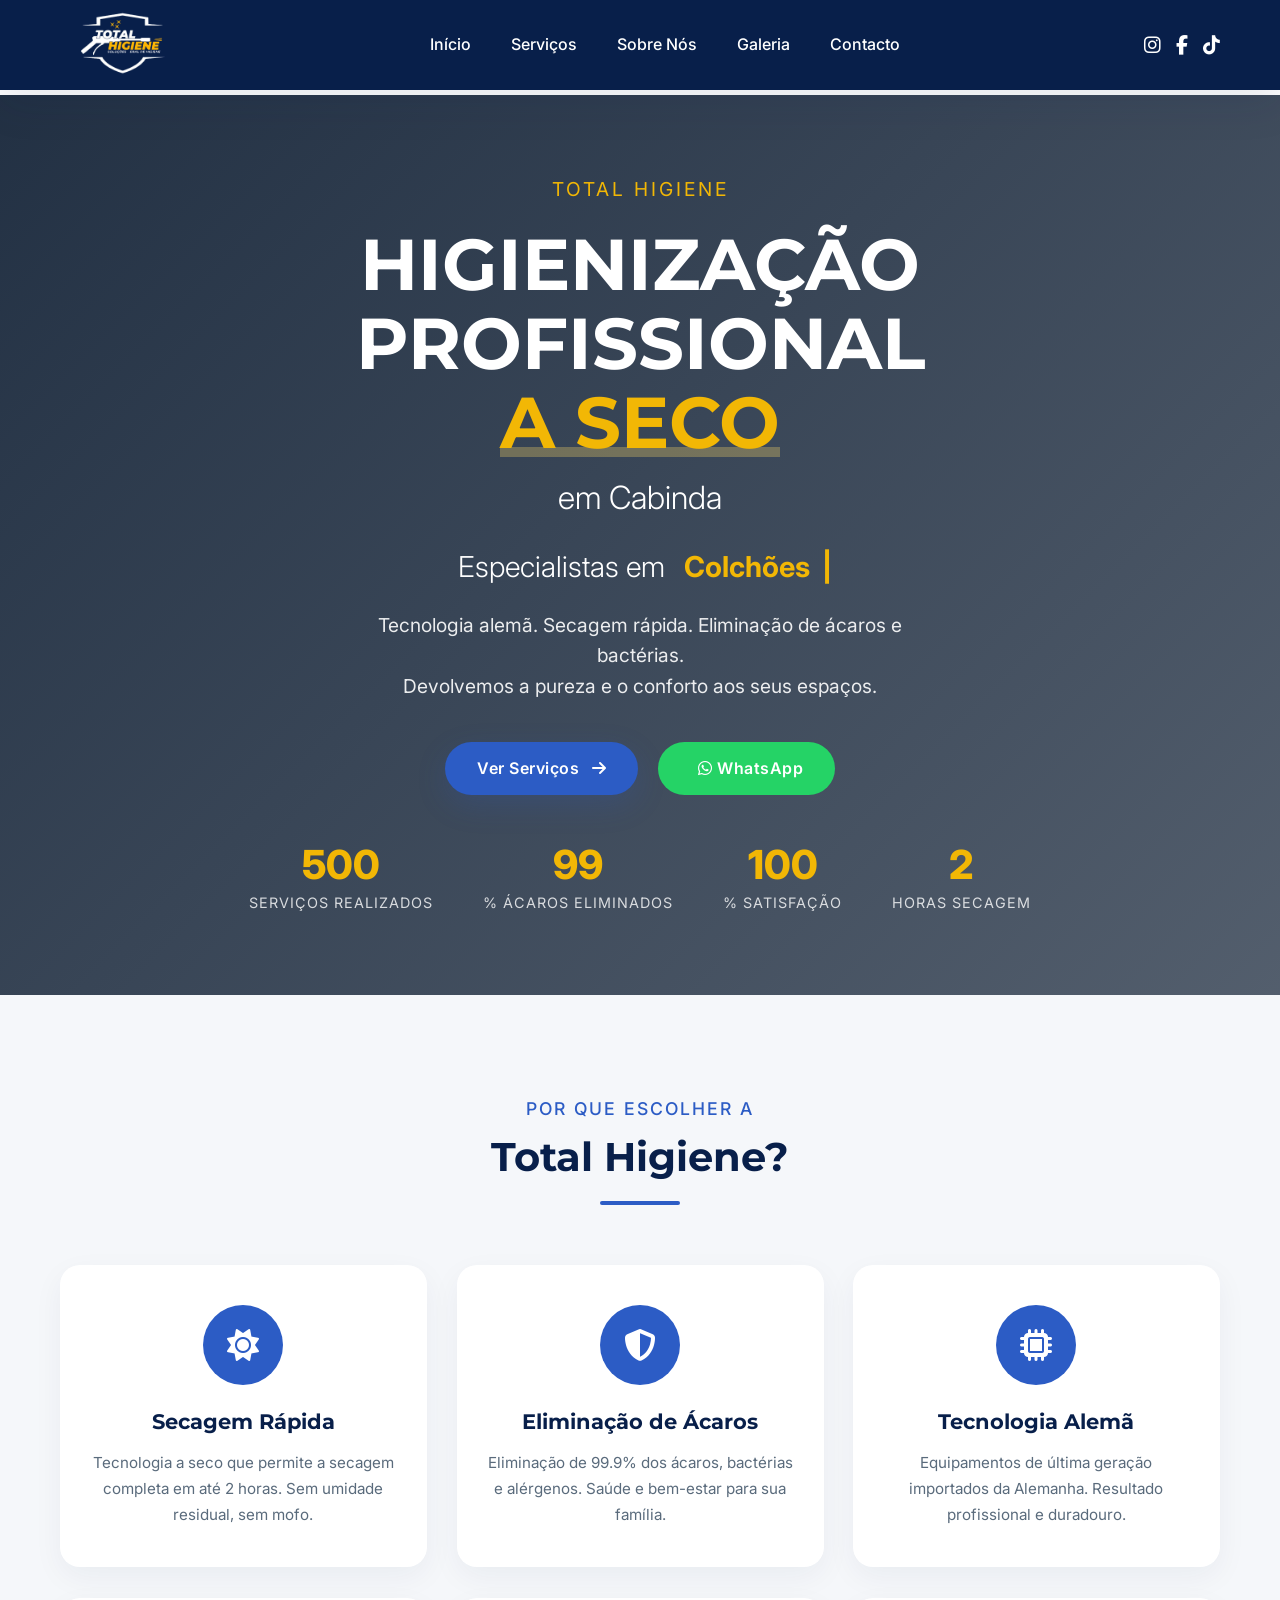
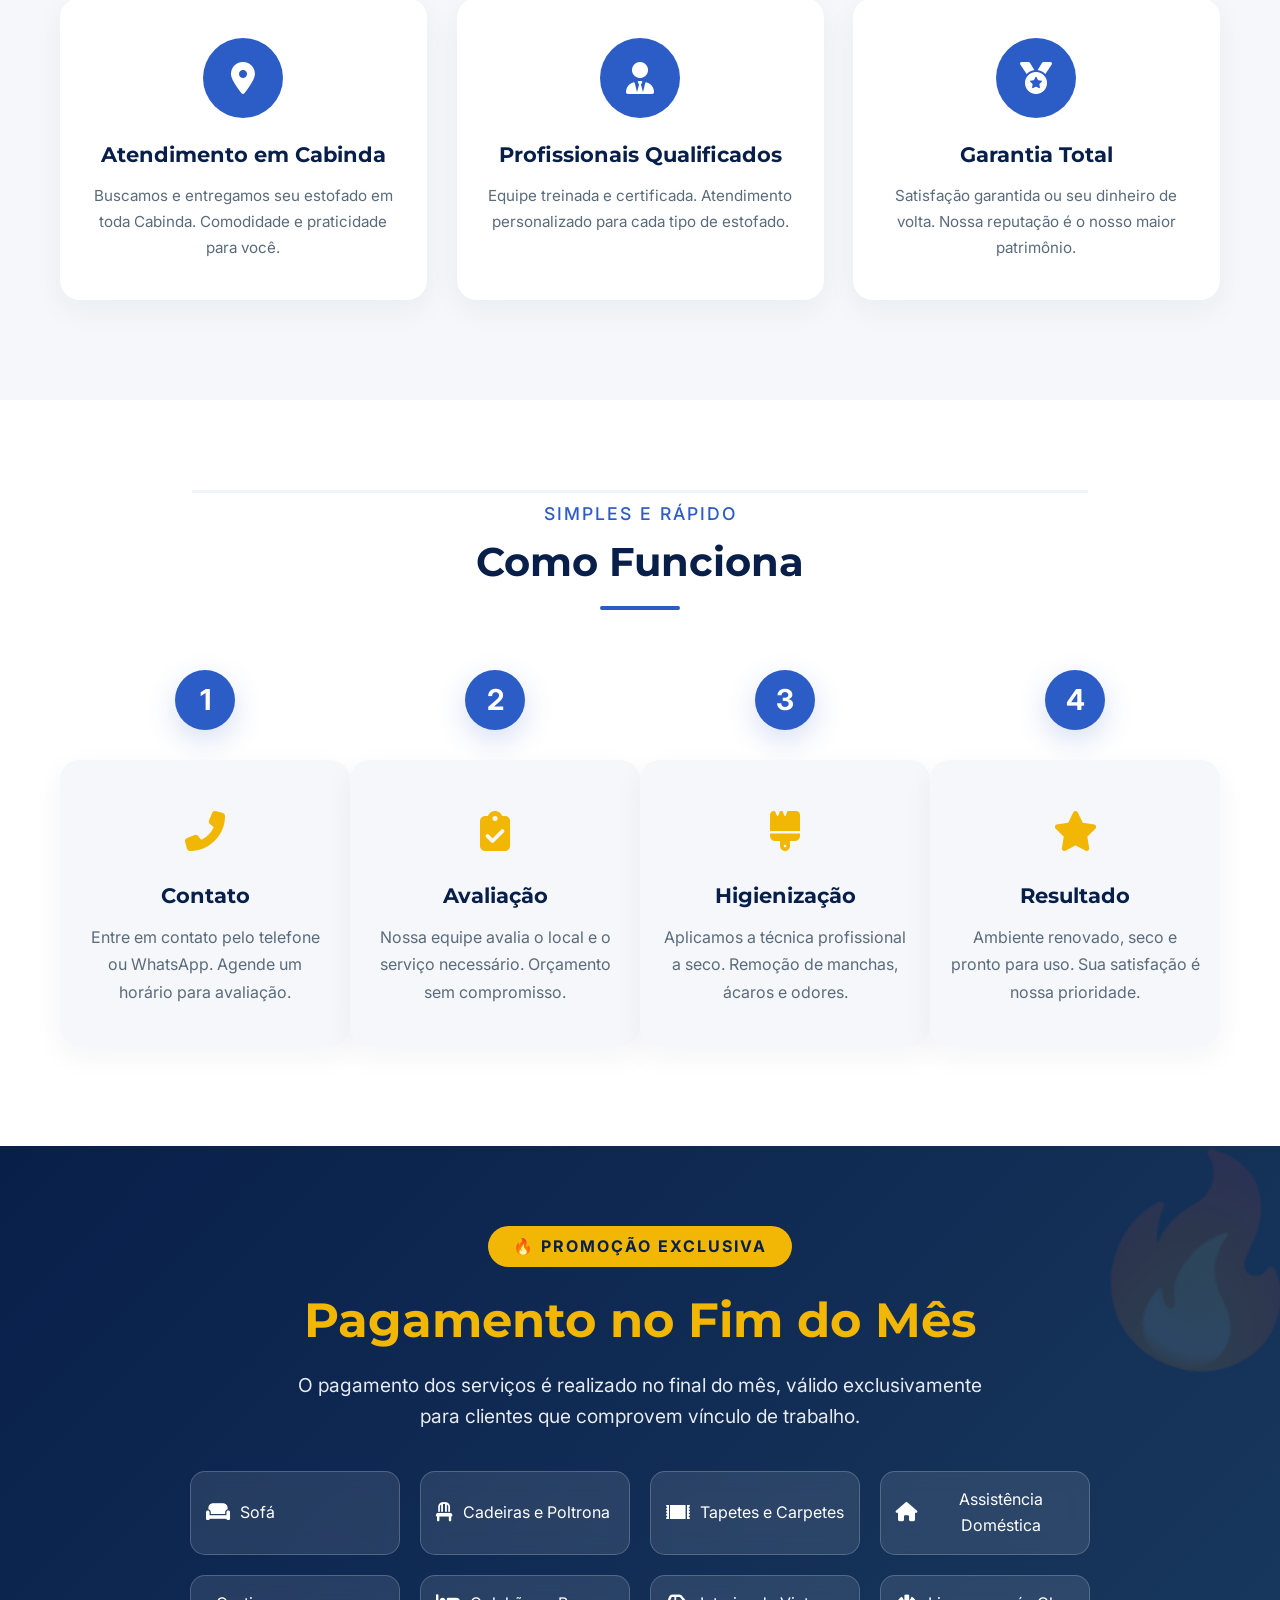
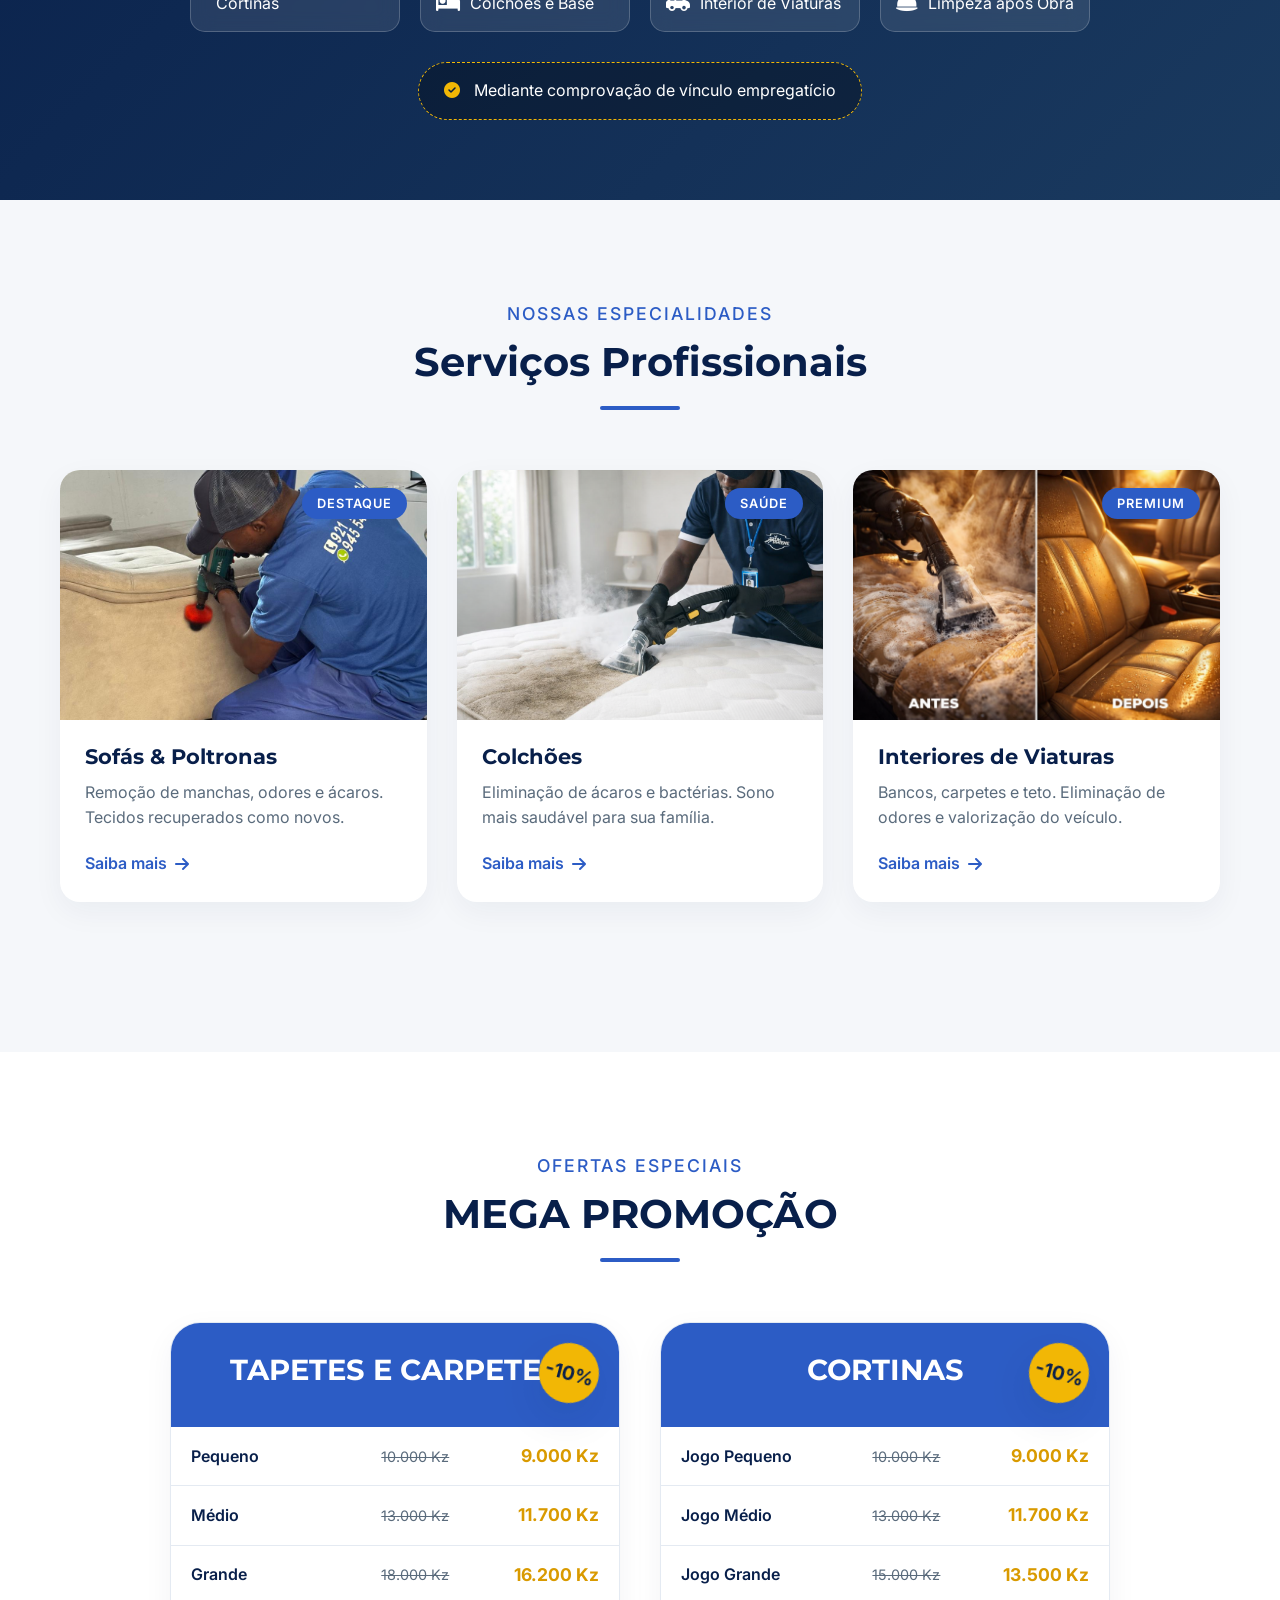
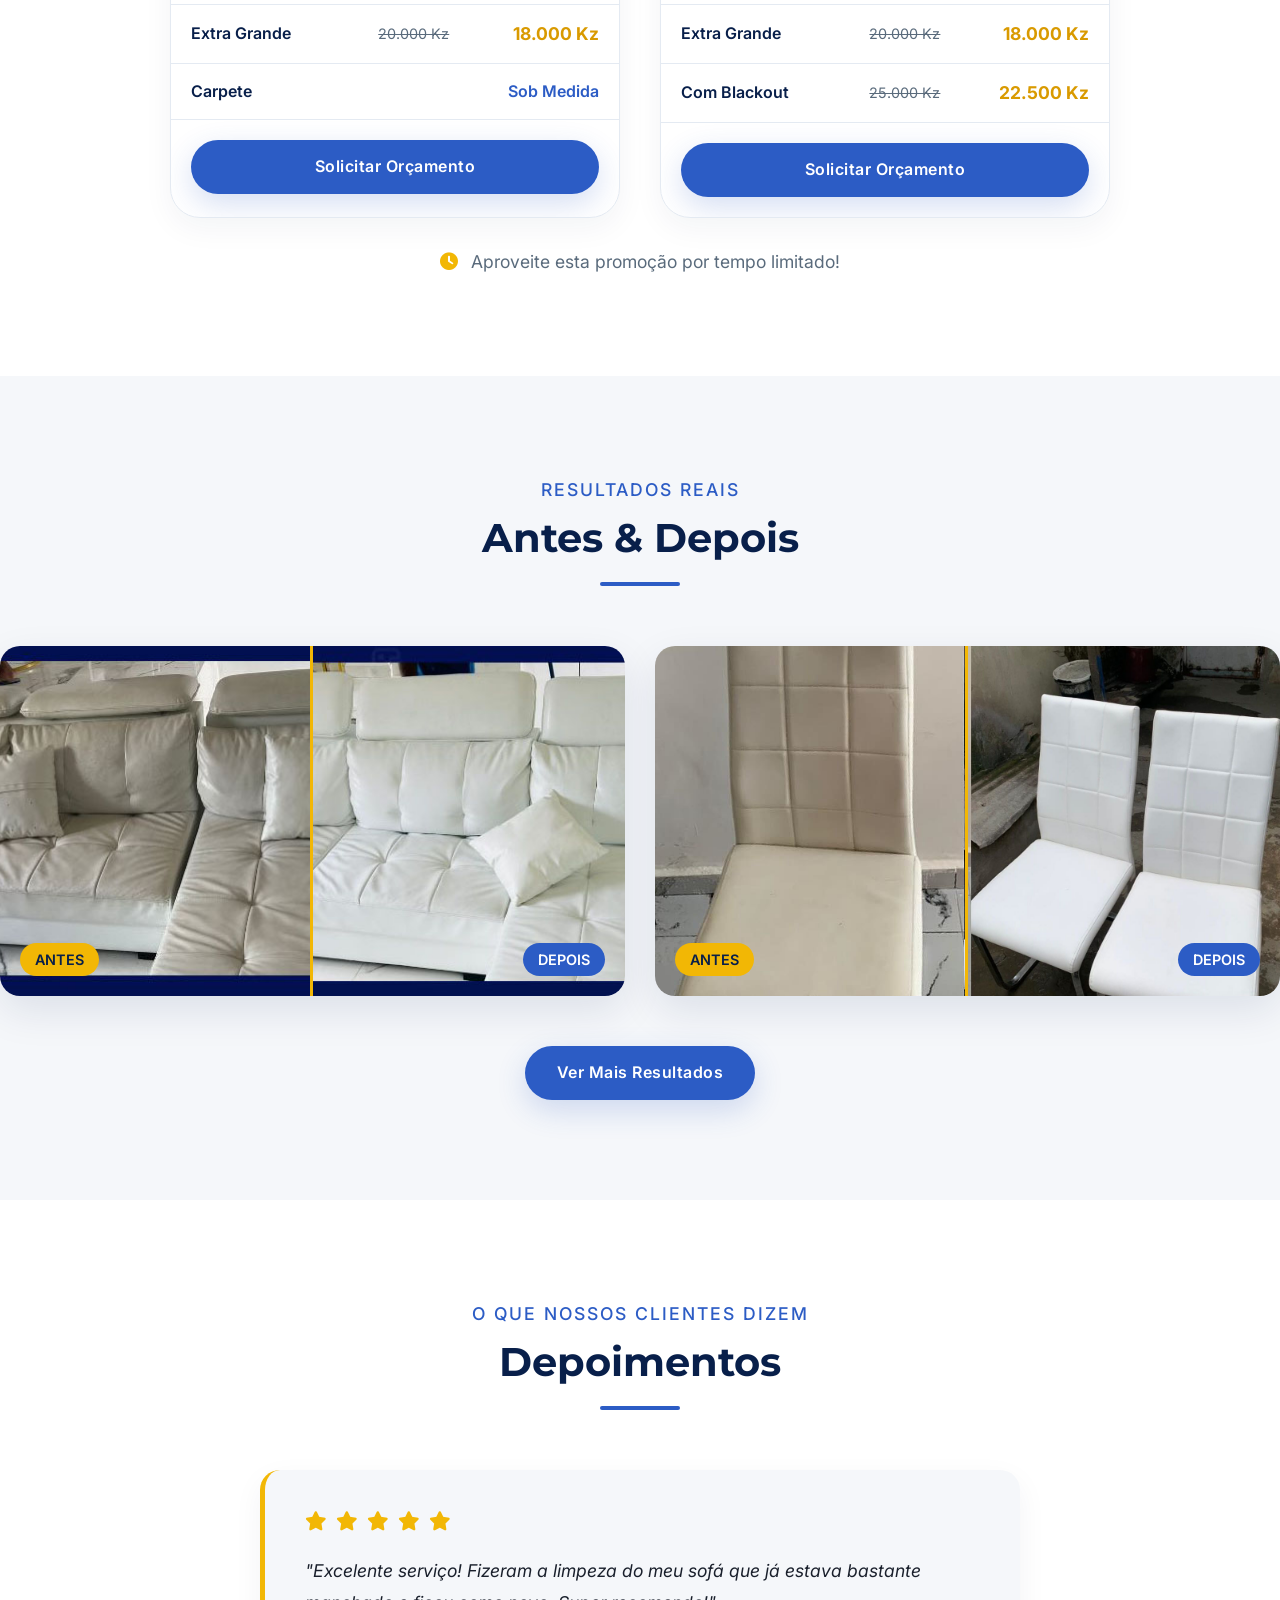
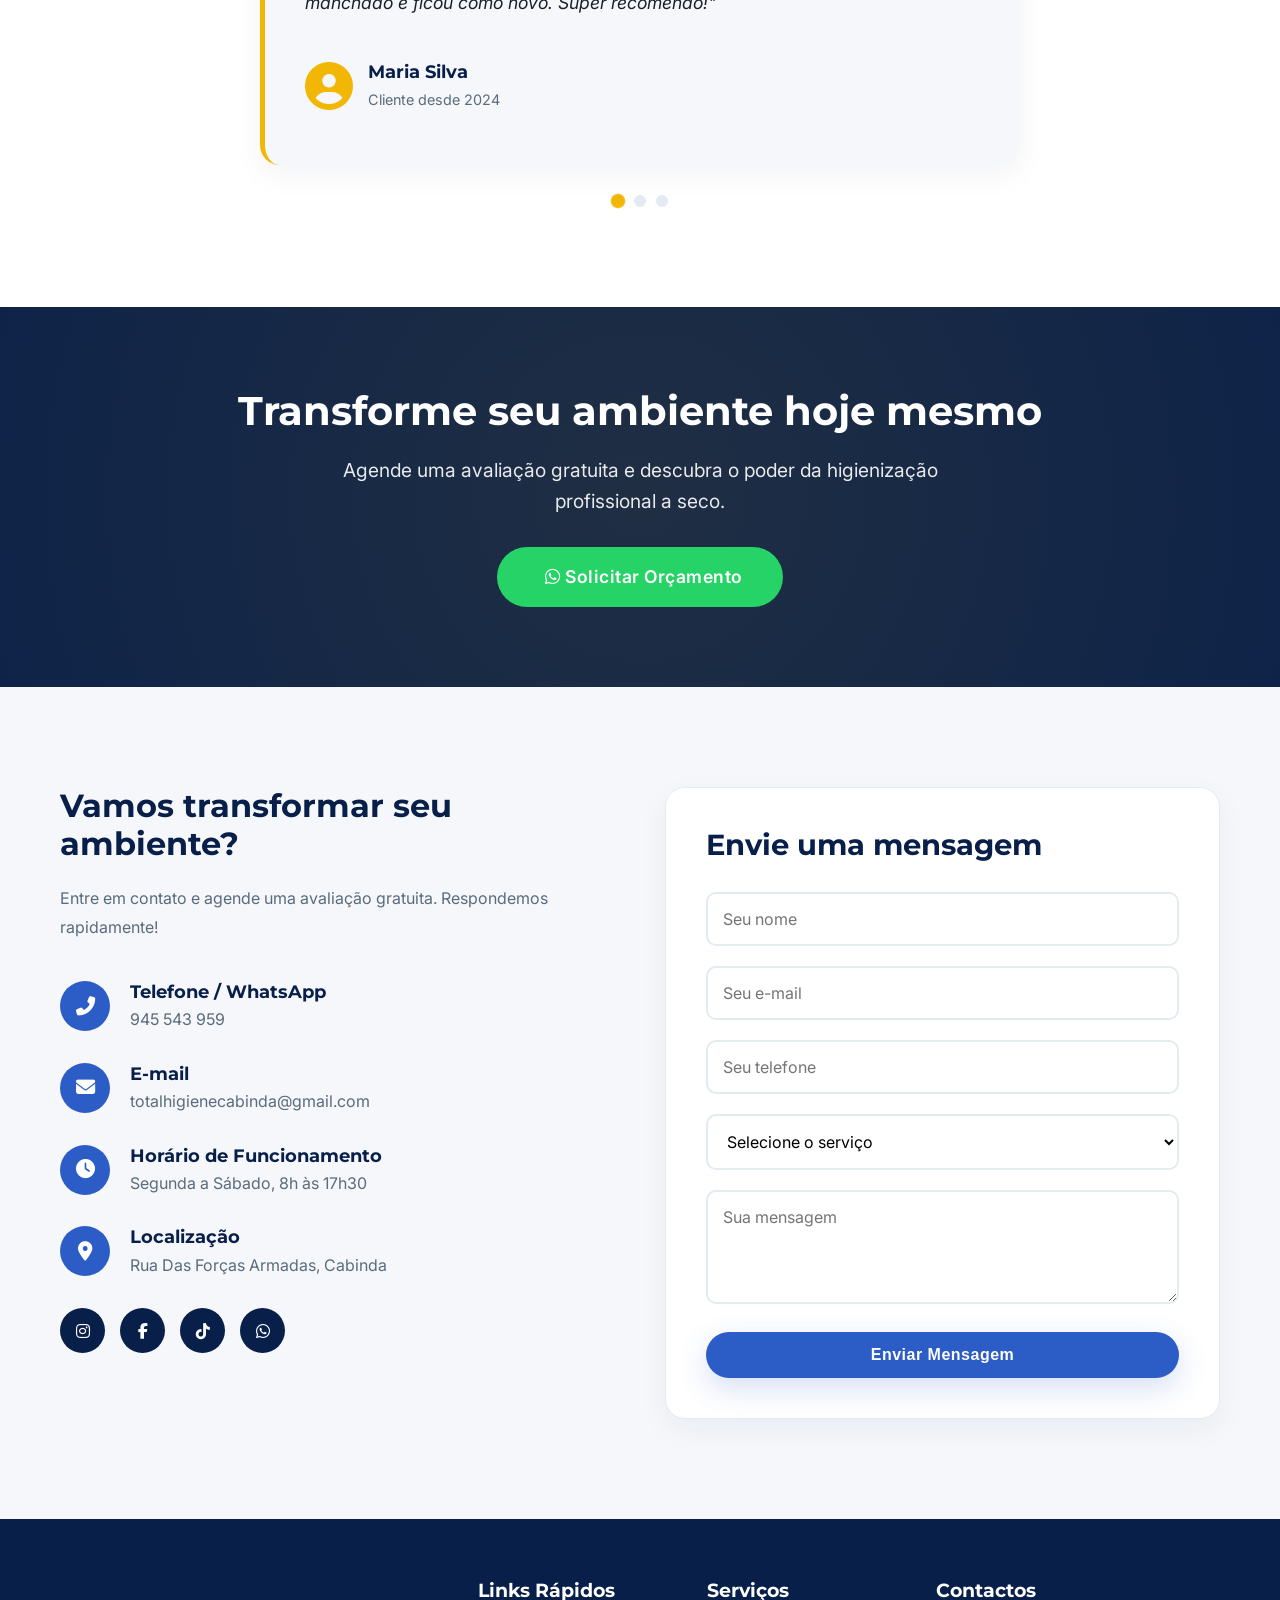
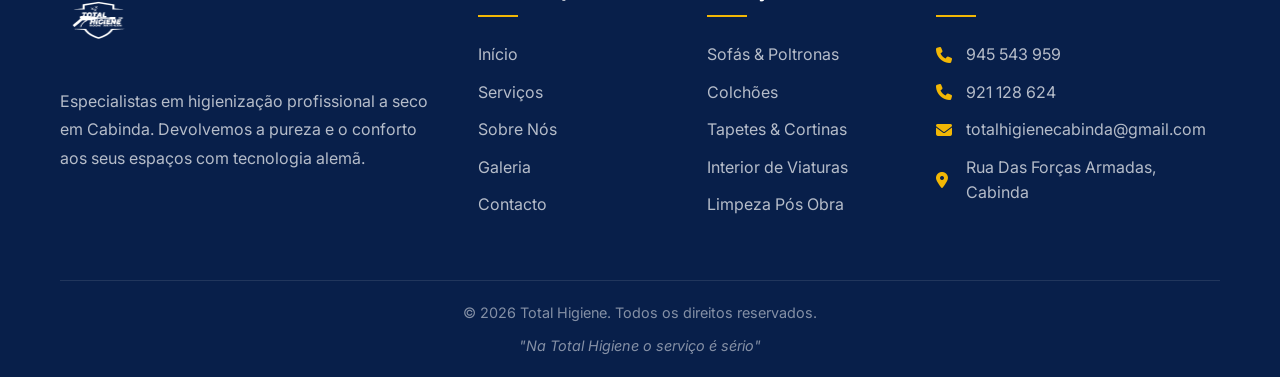
==== index.html @ 1750daae "1º commit" ====
<!DOCTYPE html>
<html lang="pt-PT">
<head>
    <meta charset="UTF-8">
    <meta name="viewport" content="width=device-width, initial-scale=1.0">
    <title>Total Higiene - Higienização Profissional a Seco em Cabinda</title>
    
    <!-- Meta tags para SEO -->
    <meta name="description" content="Total Higiene - Especialistas em higienização profissional a seco de sofás, colchões e interiores de viaturas em Cabinda. Tecnologia alemã, secagem rápida e eliminação de ácaros.">
    <meta name="keywords" content="higienização, limpeza a seco, sofás, colchões, carros, Cabinda, Angola">
    <meta name="author" content="Total Higiene">
    
    <!-- Favicon -->
    <link rel="icon" type="image/x-icon" href="images/favicon.ico">
    
    <!-- Fontes Google -->
    <link rel="preconnect" href="https://fonts.googleapis.com">
    <link rel="preconnect" href="https://fonts.gstatic.com" crossorigin>
    <link href="https://fonts.googleapis.com/css2?family=Montserrat:wght@300;400;500;600;700;800&family=Inter:wght@300;400;500;600&display=swap" rel="stylesheet">
    
    <!-- Font Awesome -->
    <link rel="stylesheet" href="https://cdnjs.cloudflare.com/ajax/libs/font-awesome/6.5.1/css/all.min.css">
    
    <!-- AOS Library -->
    <link href="https://unpkg.com/aos@2.3.1/dist/aos.css" rel="stylesheet">
    
    <!-- Nossos arquivos CSS -->
    <link rel="stylesheet" href="css/variables.css">
    <link rel="stylesheet" href="css/animations.css">
    <link rel="stylesheet" href="css/style.css">
    <link rel="stylesheet" href="css/responsive.css">
</head>
<body>
    <!-- HEADER -->
    <header class="header">
        <div class="container header__container">
            <div class="header__logo">
                <img src="images/totalHigiene.png" alt="Total Higiene Logo" class="header__logo-img">
            </div>
            
            <nav class="header__nav">
                <ul class="header__menu">
                    <li class="header__menu-item"><a href="index.html" class="header__menu-link">Início</a></li>
                    <li class="header__menu-item"><a href="servicos.html" class="header__menu-link active">Serviços</a></li>
                    <li class="header__menu-item"><a href="sobre.html" class="header__menu-link">Sobre Nós</a></li>
                    <li class="header__menu-item"><a href="galeria.html" class="header__menu-link">Galeria</a></li>
                    <li class="header__menu-item"><a href="contacto.html" class="header__menu-link">Contacto</a></li>
                </ul>
            </nav>
            
            <div class="header__social">
                <a href="https://www.instagram.com/totalhigiene_cabinda" target="_blank" class="header__social-link"><i class="fab fa-instagram"></i></a>
                <a href="https://www.facebook.com/share/1CXgDH3zJT" target="_blank" class="header__social-link"><i class="fab fa-facebook-f"></i></a>
                <a href="https://www.tiktok.com/@total.higiene" target="_blank" class="header__social-link"><i class="fab fa-tiktok"></i></a>
            </div>
            
            <button class="header__mobile-btn" id="mobile-menu-btn">
                <i class="fas fa-bars"></i>
            </button>
        </div>
    </header>

    <!-- MOBILE MENU -->
    <div class="mobile-menu" id="mobile-menu">
        <div class="mobile-menu__header">
            <img src="images/totalHigiene.png" alt="Total Higiene" class="mobile-menu__logo">
            <button class="mobile-menu__close" id="close-menu-btn"><i class="fas fa-times"></i></button>
        </div>
        <ul class="mobile-menu__list">
            <li class="mobile-menu__item"><a href="#home" class="mobile-menu__link">Início</a></li>
            <li class="mobile-menu__item"><a href="servicos.html" class="mobile-menu__link">Serviços</a></li>
            <li class="mobile-menu__item"><a href="sobre.html" class="mobile-menu__link">Sobre Nós</a></li>
            <li class="mobile-menu__item"><a href="galeria.html" class="mobile-menu__link">Galeria</a></li>
            <li class="mobile-menu__item"><a href="contacto.html" class="mobile-menu__link">Contacto</a></li>
        </ul>
        <div class="mobile-menu__social">
            <a href="https://www.instagram.com/totalhigiene_cabinda" target="_blank" class="mobile-menu__social-link"><i class="fab fa-instagram"></i></a>
            <a href="https://www.facebook.com/share/1CXgDH3zJT" target="_blank" class="mobile-menu__social-link"><i class="fab fa-facebook-f"></i></a>
            <a href="https://www.tiktok.com/@total.higiene" target="_blank" class="mobile-menu__social-link"><i class="fab fa-tiktok"></i></a>
        </div>
    </div>

    <main>
        <!-- HERO SECTION -->
        <section id="home" class="hero">
            <div class="hero__video-container">
                <video class="hero__video" autoplay muted loop playsinline>
                    <source src="videos/limpeza_sofa.mp4" type="video/mp4">
                </video>
                <div class="hero__image-fallback"></div>
            </div>
            
            <div class="hero__overlay"></div>
            
            <div class="container hero__container">
                <div class="hero__content" data-aos="fade-up" data-aos-duration="1000">
                    <span class="hero__tagline">Total Higiene</span>
                    <h1 class="hero__title">
                        HIGIENIZAÇÃO PROFISSIONAL<br>
                        <span class="hero__title-highlight">A SECO</span>
                    </h1>
                    <p class="hero__subtitle">em Cabinda</p>
                    
                    <div class="hero__dynamic-text">
                        Especialistas em <span class="hero__dynamic-word" id="dynamic-word">Sofás</span>
                    </div>
                    
                    <p class="hero__description">
                        Tecnologia alemã. Secagem rápida. Eliminação de ácaros e bactérias.<br>
                        Devolvemos a pureza e o conforto aos seus espaços.
                    </p>
                    
                    <div class="hero__buttons">
                        <a href="#servicos" class="btn btn--primary">
                            Ver Serviços <i class="fas fa-arrow-right"></i>
                        </a>
                        <a href="https://wa.me/244945543959" target="_blank" class="btn btn--whatsapp">
                            <i class="fab fa-whatsapp"></i> WhatsApp
                        </a>
                    </div>
                    
                    <div class="hero__stats">
                        <div class="hero__stat-item">
                            <span class="hero__stat-number" data-target="500">0</span>
                            <span class="hero__stat-label">Serviços Realizados</span>
                        </div>
                        <div class="hero__stat-item">
                            <span class="hero__stat-number" data-target="99">0</span>
                            <span class="hero__stat-label">% Ácaros Eliminados</span>
                        </div>
                        <div class="hero__stat-item">
                            <span class="hero__stat-number" data-target="100">0</span>
                            <span class="hero__stat-label">% Satisfação</span>
                        </div>
                        <div class="hero__stat-item">
                            <span class="hero__stat-number" data-target="2">0</span>
                            <span class="hero__stat-label">Horas Secagem</span>
                        </div>
                    </div>
                </div>
            </div>
        </section>

        <!-- DIFERENCIAIS -->
        <section class="diferenciais">
            <div class="container">
                <div class="section-header" data-aos="fade-up">
                    <span class="section-subtitle">Por que escolher a</span>
                    <h2 class="section-title">Total Higiene?</h2>
                    <div class="section-divider"></div>
                </div>
                
                <div class="diferenciais__grid">
                    <div class="diferenciais__card" data-aos="flip-left" data-aos-delay="100">
                        <div class="diferenciais__icon">
                            <i class="fas fa-sun"></i>
                        </div>
                        <h3 class="diferenciais__title">Secagem Rápida</h3>
                        <p class="diferenciais__text">Tecnologia a seco que permite a secagem completa em até 2 horas. Sem umidade residual, sem mofo.</p>
                    </div>
                    
                    <div class="diferenciais__card" data-aos="flip-left" data-aos-delay="200">
                        <div class="diferenciais__icon">
                            <i class="fas fa-shield-alt"></i>
                        </div>
                        <h3 class="diferenciais__title">Eliminação de Ácaros</h3>
                        <p class="diferenciais__text">Eliminação de 99.9% dos ácaros, bactérias e alérgenos. Saúde e bem-estar para sua família.</p>
                    </div>
                    
                    <div class="diferenciais__card" data-aos="flip-left" data-aos-delay="300">
                        <div class="diferenciais__icon">
                            <i class="fas fa-microchip"></i>
                        </div>
                        <h3 class="diferenciais__title">Tecnologia Alemã</h3>
                        <p class="diferenciais__text">Equipamentos de última geração importados da Alemanha. Resultado profissional e duradouro.</p>
                    </div>
                    
                    <div class="diferenciais__card" data-aos="flip-left" data-aos-delay="400">
                        <div class="diferenciais__icon">
                            <i class="fas fa-map-marker-alt"></i>
                        </div>
                        <h3 class="diferenciais__title">Atendimento em Cabinda</h3>
                        <p class="diferenciais__text">Buscamos e entregamos seu estofado em toda Cabinda. Comodidade e praticidade para você.</p>
                    </div>
                    
                    <div class="diferenciais__card" data-aos="flip-left" data-aos-delay="500">
                        <div class="diferenciais__icon">
                            <i class="fas fa-user-tie"></i>
                        </div>
                        <h3 class="diferenciais__title">Profissionais Qualificados</h3>
                        <p class="diferenciais__text">Equipe treinada e certificada. Atendimento personalizado para cada tipo de estofado.</p>
                    </div>
                    
                    <div class="diferenciais__card" data-aos="flip-left" data-aos-delay="600">
                        <div class="diferenciais__icon">
                            <i class="fas fa-medal"></i>
                        </div>
                        <h3 class="diferenciais__title">Garantia Total</h3>
                        <p class="diferenciais__text">Satisfação garantida ou seu dinheiro de volta. Nossa reputação é o nosso maior patrimônio.</p>
                    </div>
                </div>
            </div>
        </section>

        <!-- COMO FUNCIONA -->
        <section class="como-funciona">
            <div class="container">
                <div class="section-header" data-aos="fade-up">
                    <span class="section-subtitle">Simples e Rápido</span>
                    <h2 class="section-title">Como Funciona</h2>
                    <div class="section-divider"></div>
                </div>
                
                <div class="como-funciona__steps">
                    <div class="como-funciona__step" data-aos="fade-right">
                        <div class="como-funciona__step-number">1</div>
                        <div class="como-funciona__step-content">
                            <div class="como-funciona__step-icon">
                                <i class="fas fa-phone-alt"></i>
                            </div>
                            <h3 class="como-funciona__step-title">Contato</h3>
                            <p class="como-funciona__step-text">Entre em contato pelo telefone ou WhatsApp. Agende um horário para avaliação.</p>
                        </div>
                    </div>
                    
                    <div class="como-funciona__step" data-aos="fade-right" data-aos-delay="150">
                        <div class="como-funciona__step-number">2</div>
                        <div class="como-funciona__step-content">
                            <div class="como-funciona__step-icon">
                                <i class="fas fa-clipboard-check"></i>
                            </div>
                            <h3 class="como-funciona__step-title">Avaliação</h3>
                            <p class="como-funciona__step-text">Nossa equipe avalia o local e o serviço necessário. Orçamento sem compromisso.</p>
                        </div>
                    </div>
                    
                    <div class="como-funciona__step" data-aos="fade-right" data-aos-delay="300">
                        <div class="como-funciona__step-number">3</div>
                        <div class="como-funciona__step-content">
                            <div class="como-funciona__step-icon">
                                <i class="fas fa-brush"></i>
                            </div>
                            <h3 class="como-funciona__step-title">Higienização</h3>
                            <p class="como-funciona__step-text">Aplicamos a técnica profissional a seco. Remoção de manchas, ácaros e odores.</p>
                        </div>
                    </div>
                    
                    <div class="como-funciona__step" data-aos="fade-right" data-aos-delay="450">
                        <div class="como-funciona__step-number">4</div>
                        <div class="como-funciona__step-content">
                            <div class="como-funciona__step-icon">
                                <i class="fas fa-star"></i>
                            </div>
                            <h3 class="como-funciona__step-title">Resultado</h3>
                            <p class="como-funciona__step-text">Ambiente renovado, seco e pronto para uso. Sua satisfação é nossa prioridade.</p>
                        </div>
                    </div>
                </div>
                
                <div class="como-funciona__connector"></div>
            </div>
        </section>

        <!-- PROMOÇÃO ESPECIAL (PAGAMENTO FIM DO MÊS) -->
        <section class="promo-banner">
            <div class="container">
                <div class="promo-banner__content" data-aos="zoom-in">
                    <span class="promo-banner__tag">🔥 PROMOÇÃO EXCLUSIVA</span>
                    <h2 class="promo-banner__title">Pagamento no Fim do Mês</h2>
                    <p class="promo-banner__description">O pagamento dos serviços é realizado no final do mês, válido exclusivamente para clientes que comprovem vínculo de trabalho.</p>
                    
                    <div class="promo-banner__grid">
                        <div class="promo-banner__item"><i class="fas fa-couch"></i> Sofá</div>
                        <div class="promo-banner__item"><i class="fas fa-chair"></i> Cadeiras e Poltrona</div>
                        <div class="promo-banner__item"><i class="fas fa-rug"></i> Tapetes e Carpetes</div>
                        <div class="promo-banner__item"><i class="fas fa-home"></i> Assistência Doméstica</div>
                        <div class="promo-banner__item"><i class="fas fa-curtain"></i> Cortinas</div>
                        <div class="promo-banner__item"><i class="fas fa-bed"></i> Colchões e Base</div>
                        <div class="promo-banner__item"><i class="fas fa-car-side"></i> Interior de Viaturas</div>
                        <div class="promo-banner__item"><i class="fas fa-hard-hat"></i> Limpeza após Obra</div>
                    </div>
                    
                    <div class="promo-banner__condition">
                        <i class="fas fa-check-circle"></i>
                        Mediante comprovação de vínculo empregatício
                    </div>
                </div>
            </div>
        </section>

        <!-- SERVIÇOS PRINCIPAIS -->
        <section id="servicos" class="servicos-preview">
            <div class="container">
                <div class="section-header" data-aos="fade-up">
                    <span class="section-subtitle">Nossas Especialidades</span>
                    <h2 class="section-title">Serviços Profissionais</h2>
                    <div class="section-divider"></div>
                </div>
                
                <div class="servicos-preview__grid">
                    <!-- Sofás -->
                    <div class="servico-card" data-aos="zoom-in" data-aos-delay="100">
                        <div class="servico-card__image">
                            <img src="images/limpando_agachado.jpeg" alt="Higienização de Sofás" class="servico-card__img">
                            <div class="servico-card__overlay">
                                <span class="servico-card__tag">Destaque</span>
                            </div>
                        </div>
                        <div class="servico-card__content">
                            <h3 class="servico-card__title">Sofás & Poltronas</h3>
                            <p class="servico-card__description">Remoção de manchas, odores e ácaros. Tecidos recuperados como novos.</p>
                            <a href="#" class="servico-card__link">Saiba mais <i class="fas fa-arrow-right"></i></a>
                        </div>
                    </div>
                    
                    <!-- Colchões -->
                    <div class="servico-card" data-aos="zoom-in" data-aos-delay="200">
                        <div class="servico-card__image">
                            <img src="images/limpando_cama.png" alt="Higienização de Colchões" class="servico-card__img">
                            <div class="servico-card__overlay">
                                <span class="servico-card__tag">Saúde</span>
                            </div>
                        </div>
                        <div class="servico-card__content">
                            <h3 class="servico-card__title">Colchões</h3>
                            <p class="servico-card__description">Eliminação de ácaros e bactérias. Sono mais saudável para sua família.</p>
                            <a href="#" class="servico-card__link">Saiba mais <i class="fas fa-arrow-right"></i></a>
                        </div>
                    </div>
                    
                    <!-- Viaturas -->
                    <div class="servico-card" data-aos="zoom-in" data-aos-delay="300">
                        <div class="servico-card__image">
                            <img src="images/interior_viatura.png" alt="Higienização de Interiores de Viaturas" class="servico-card__img">
                            <div class="servico-card__overlay">
                                <span class="servico-card__tag">Premium</span>
                            </div>
                        </div>
                        <div class="servico-card__content">
                            <h3 class="servico-card__title">Interiores de Viaturas</h3>
                            <p class="servico-card__description">Bancos, carpetes e teto. Eliminação de odores e valorização do veículo.</p>
                            <a href="#" class="servico-card__link">Saiba mais <i class="fas fa-arrow-right"></i></a>
                        </div>
                    </div>
                </div>
            </div>
        </section>

        <!-- TABELAS DE PREÇOS (TAPETES E CORTINAS) -->
        <section class="pricing-section">
            <div class="container">
                <div class="section-header" data-aos="fade-up">
                    <span class="section-subtitle">Ofertas Especiais</span>
                    <h2 class="section-title">MEGA PROMOÇÃO</h2>
                    <div class="section-divider"></div>
                </div>
                
                <div class="pricing-tables">
                    <!-- Tapetes -->
                    <div class="pricing-card" data-aos="fade-right">
                        <div class="pricing-card__header">
                            <h3 class="pricing-card__title">TAPETES E CARPETES</h3>
                            <div class="pricing-card__badge">-10%</div>
                        </div>
                        <table class="pricing-table">
                            <tr>
                                <td class="pricing-table__service">Pequeno</td>
                                <td class="pricing-table__old-price">10.000 Kz</td>
                                <td class="pricing-table__new-price">9.000 Kz</td>
                            </tr>
                            <tr>
                                <td class="pricing-table__service">Médio</td>
                                <td class="pricing-table__old-price">13.000 Kz</td>
                                <td class="pricing-table__new-price">11.700 Kz</td>
                            </tr>
                            <tr>
                                <td class="pricing-table__service">Grande</td>
                                <td class="pricing-table__old-price">18.000 Kz</td>
                                <td class="pricing-table__new-price">16.200 Kz</td>
                            </tr>
                            <tr>
                                <td class="pricing-table__service">Extra Grande</td>
                                <td class="pricing-table__old-price">20.000 Kz</td>
                                <td class="pricing-table__new-price">18.000 Kz</td>
                            </tr>
                            <tr>
                                <td class="pricing-table__service">Carpete</td>
                                <td colspan="2" class="pricing-table__special">Sob Medida</td>
                            </tr>
                        </table>
                        <div class="pricing-card__footer">
                            <a href="https://wa.me/244945543959" class="btn btn--primary btn--full">Solicitar Orçamento</a>
                        </div>
                    </div>
                    
                    <!-- Cortinas -->
                    <div class="pricing-card" data-aos="fade-left">
                        <div class="pricing-card__header">
                            <h3 class="pricing-card__title">CORTINAS</h3>
                            <div class="pricing-card__badge">-10%</div>
                        </div>
                        <table class="pricing-table">
                            <tr>
                                <td class="pricing-table__service">Jogo Pequeno</td>
                                <td class="pricing-table__old-price">10.000 Kz</td>
                                <td class="pricing-table__new-price">9.000 Kz</td>
                            </tr>
                            <tr>
                                <td class="pricing-table__service">Jogo Médio</td>
                                <td class="pricing-table__old-price">13.000 Kz</td>
                                <td class="pricing-table__new-price">11.700 Kz</td>
                            </tr>
                            <tr>
                                <td class="pricing-table__service">Jogo Grande</td>
                                <td class="pricing-table__old-price">15.000 Kz</td>
                                <td class="pricing-table__new-price">13.500 Kz</td>
                            </tr>
                            <tr>
                                <td class="pricing-table__service">Extra Grande</td>
                                <td class="pricing-table__old-price">20.000 Kz</td>
                                <td class="pricing-table__new-price">18.000 Kz</td>
                            </tr>
                            <tr>
                                <td class="pricing-table__service">Com Blackout</td>
                                <td class="pricing-table__old-price">25.000 Kz</td>
                                <td class="pricing-table__new-price">22.500 Kz</td>
                            </tr>
                        </table>
                        <div class="pricing-card__footer">
                            <a href="https://wa.me/244945543959" class="btn btn--primary btn--full">Solicitar Orçamento</a>
                        </div>
                    </div>
                </div>
                
                <p class="pricing-section__note" data-aos="fade-up">
                    <i class="fas fa-clock"></i> Aproveite esta promoção por tempo limitado!
                </p>
            </div>
        </section>

        <!-- ANTES E DEPOIS -->
        <section id="galeria" class="before-after-section">
            <div class="container">
                <div class="section-header" data-aos="fade-up">
                    <span class="section-subtitle">Resultados Reais</span>
                    <h2 class="section-title">Antes & Depois</h2>
                    <div class="section-divider"></div>
                </div>
            </div>
            
            <div class="before-after__grid">
                <div class="before-after__item" data-aos="fade-up">
                    <div class="before-after__image before">
                        <img src="images/antes_sofá.jpg" alt="Antes">
                        <span class="before-after__label">ANTES</span>
                    </div>
                    <div class="before-after__image after">
                        <img src="images/depois_sofá.jpg" alt="Depois">
                        <span class="before-after__label">DEPOIS</span>
                    </div>
                </div>
                
                <div class="before-after__item" data-aos="fade-up" data-aos-delay="200">
                    <div class="before-after__image before">
                        <img src="images/antes_cadeira.jpg" alt="Antes">
                        <span class="before-after__label">ANTES</span>
                    </div>
                    <div class="before-after__image after">
                        <img src="images/depois_cadeira.jpg" alt="Depois">
                        <span class="before-after__label">DEPOIS</span>
                    </div>
                </div>
            </div>
            
            <div class="container">
                <div class="before-after__cta" data-aos="fade-up">
                    <a href="#" class="btn btn--primary">Ver Mais Resultados</a>
                </div>
            </div>
        </section>

        <!-- DEPOIMENTOS -->
        <section class="depoimentos">
            <div class="container">
                <div class="section-header" data-aos="fade-up">
                    <span class="section-subtitle">O que nossos clientes dizem</span>
                    <h2 class="section-title">Depoimentos</h2>
                    <div class="section-divider"></div>
                </div>
                
                <div class="depoimentos__slider" data-aos="fade-up">
                    <div class="depoimentos__item active">
                        <div class="depoimentos__rating">
                            <i class="fas fa-star"></i>
                            <i class="fas fa-star"></i>
                            <i class="fas fa-star"></i>
                            <i class="fas fa-star"></i>
                            <i class="fas fa-star"></i>
                        </div>
                        <p class="depoimentos__text">"Excelente serviço! Fizeram a limpeza do meu sofá que já estava bastante manchado e ficou como novo. Super recomendo!"</p>
                        <div class="depoimentos__author">
                            <div class="depoimentos__author-avatar">
                                <i class="fas fa-user-circle"></i>
                            </div>
                            <div class="depoimentos__author-info">
                                <h4 class="depoimentos__author-name">Maria Silva</h4>
                                <span class="depoimentos__author-date">Cliente desde 2024</span>
                            </div>
                        </div>
                    </div>
                    
                    <div class="depoimentos__item">
                        <div class="depoimentos__rating">
                            <i class="fas fa-star"></i>
                            <i class="fas fa-star"></i>
                            <i class="fas fa-star"></i>
                            <i class="fas fa-star"></i>
                            <i class="fas fa-star"></i>
                        </div>
                        <p class="depoimentos__text">"A higienização do meu carro ficou perfeita! Bancos impecáveis e o cheiro de novo voltou. Atendimento pontual e profissional."</p>
                        <div class="depoimentos__author">
                            <div class="depoimentos__author-avatar">
                                <i class="fas fa-user-circle"></i>
                            </div>
                            <div class="depoimentos__author-info">
                                <h4 class="depoimentos__author-name">João Mendes</h4>
                                <span class="depoimentos__author-date">Cliente desde 2025</span>
                            </div>
                        </div>
                    </div>
                    
                    <div class="depoimentos__item">
                        <div class="depoimentos__rating">
                            <i class="fas fa-star"></i>
                            <i class="fas fa-star"></i>
                            <i class="fas fa-star"></i>
                            <i class="fas fa-star"></i>
                            <i class="fas fa-star"></i>
                        </div>
                        <p class="depoimentos__text">"Minha filha tem alergia e depois da limpeza dos colchões ela melhorou muito. Serviço de qualidade e equipe muito educada."</p>
                        <div class="depoimentos__author">
                            <div class="depoimentos__author-avatar">
                                <i class="fas fa-user-circle"></i>
                            </div>
                            <div class="depoimentos__author-info">
                                <h4 class="depoimentos__author-name">Ana Paula</h4>
                                <span class="depoimentos__author-date">Cliente desde 2024</span>
                            </div>
                        </div>
                    </div>
                </div>
                
                <div class="depoimentos__dots">
                    <span class="depoimentos__dot active"></span>
                    <span class="depoimentos__dot"></span>
                    <span class="depoimentos__dot"></span>
                </div>
            </div>
        </section>

        <!-- CTA SECTION -->
        <section class="cta-section">
            <div class="container">
                <div class="cta-section__content" data-aos="zoom-in">
                    <h2 class="cta-section__title">Transforme seu ambiente hoje mesmo</h2>
                    <p class="cta-section__text">Agende uma avaliação gratuita e descubra o poder da higienização profissional a seco.</p>
                    <a href="https://wa.me/244945543959" target="_blank" class="btn btn--whatsapp btn--large">
                        <i class="fab fa-whatsapp"></i> Solicitar Orçamento
                    </a>
                </div>
            </div>
        </section>

        <!-- CONTATO -->
        <section id="contacto" class="contato-rapido">
            <div class="container">
                <div class="contato-rapido__grid">
                    <div class="contato-rapido__info" data-aos="fade-right">
                        <h2 class="contato-rapido__title">Vamos transformar seu ambiente?</h2>
                        <p class="contato-rapido__text">Entre em contato e agende uma avaliação gratuita. Respondemos rapidamente!</p>
                        
                        <div class="contato-rapido__item">
                            <div class="contato-rapido__icon">
                                <i class="fas fa-phone-alt"></i>
                            </div>
                            <div class="contato-rapido__details">
                                <h4>Telefone / WhatsApp</h4>
                                <a href="tel:+244945543959">945 543 959</a>
                            </div>
                        </div>
                        
                        <div class="contato-rapido__item">
                            <div class="contato-rapido__icon">
                                <i class="fas fa-envelope"></i>
                            </div>
                            <div class="contato-rapido__details">
                                <h4>E-mail</h4>
                                <a href="mailto:totalhigienecabinda@gmail.com">totalhigienecabinda@gmail.com</a>
                            </div>
                        </div>
                        
                        <div class="contato-rapido__item">
                            <div class="contato-rapido__icon">
                                <i class="fas fa-clock"></i>
                            </div>
                            <div class="contato-rapido__details">
                                <h4>Horário de Funcionamento</h4>
                                <p>Segunda a Sábado, 8h às 17h30</p>
                            </div>
                        </div>
                        
                        <div class="contato-rapido__item">
                            <div class="contato-rapido__icon">
                                <i class="fas fa-map-marker-alt"></i>
                            </div>
                            <div class="contato-rapido__details">
                                <h4>Localização</h4>
                                <p>Rua Das Forças Armadas, Cabinda</p>
                            </div>
                        </div>
                        
                        <div class="contato-rapido__social">
                            <a href="#" target="_blank"><i class="fab fa-instagram"></i></a>
                            <a href="#" target="_blank"><i class="fab fa-facebook-f"></i></a>
                            <a href="#" target="_blank"><i class="fab fa-tiktok"></i></a>
                            <a href="#" target="_blank"><i class="fab fa-whatsapp"></i></a>
                        </div>
                    </div>
                    
                    <div class="contato-rapido__form" data-aos="fade-left">
                        <h3 class="contato-rapido__form-title">Envie uma mensagem</h3>
                        <form id="contact-form">
                            <div class="form-group">
                                <input type="text" class="form-control" placeholder="Seu nome" required>
                            </div>
                            <div class="form-group">
                                <input type="email" class="form-control" placeholder="Seu e-mail">
                            </div>
                            <div class="form-group">
                                <input type="tel" class="form-control" placeholder="Seu telefone" required>
                            </div>
                            <div class="form-group">
                                <select class="form-control">
                                    <option value="">Selecione o serviço</option>
                                    <option value="sofa">Sofá / Poltrona</option>
                                    <option value="colchao">Colchão</option>
                                    <option value="carro">Interior de Viatura</option>
                                    <option value="outro">Outro</option>
                                </select>
                            </div>
                            <div class="form-group">
                                <textarea class="form-control" placeholder="Sua mensagem" rows="4"></textarea>
                            </div>
                            <button type="submit" class="btn btn--primary btn--full">Enviar Mensagem</button>
                        </form>
                    </div>
                </div>
            </div>
        </section>
    </main>

    <!-- FOOTER -->
    <footer class="footer">
        <div class="container">
            <div class="footer__grid">
                <div class="footer__about">
                    <img src="images/totalHigiene.png" alt="Total Higiene" class="footer__logo">
                    <p class="footer__description">Especialistas em higienização profissional a seco em Cabinda. Devolvemos a pureza e o conforto aos seus espaços com tecnologia alemã.</p>
                </div>
                
                <div class="footer__links">
                    <h4 class="footer__title">Links Rápidos</h4>
                    <ul class="footer__menu">
                        <li><a href="#home">Início</a></li>
                        <li><a href="servicos.html">Serviços</a></li>
                        <li><a href="#sobre">Sobre Nós</a></li>
                        <li><a href="#galeria">Galeria</a></li>
                        <li><a href="#contacto">Contacto</a></li>
                    </ul>
                </div>
                
                <div class="footer__services">
                    <h4 class="footer__title">Serviços</h4>
                    <ul class="footer__menu">
                        <li><a href="#">Sofás & Poltronas</a></li>
                        <li><a href="#">Colchões</a></li>
                        <li><a href="#">Tapetes & Cortinas</a></li>
                        <li><a href="#">Interior de Viaturas</a></li>
                        <li><a href="#">Limpeza Pós Obra</a></li>
                    </ul>
                </div>
                
                <div class="footer__contact">
                    <h4 class="footer__title">Contactos</h4>
                    <ul class="footer__contact-list">
                        <li><i class="fas fa-phone"></i> 945 543 959</li>
                        <li><i class="fas fa-phone"></i> 921 128 624</li>
                        <li><i class="fas fa-envelope"></i> totalhigienecabinda@gmail.com</li>
                        <li><i class="fas fa-map-marker-alt"></i> Rua Das Forças Armadas, Cabinda</li>
                    </ul>
                </div>
            </div>
            
            <div class="footer__bottom">
                <p class="footer__copyright">© 2026 Total Higiene. Todos os direitos reservados.</p>
                <p class="footer__credits">"Na Total Higiene o serviço é sério"</p>
            </div>
        </div>
    </footer>

    <!-- Scripts -->
    <script src="https://unpkg.com/aos@2.3.1/dist/aos.js"></script>
    <script src="js/main.js"></script>
</body>
</html>
---- css/variables.css ----
/* ===== VARIÁVEIS GLOBAIS ===== */
:root {
    /* CORES PRINCIPAIS */
    --azul-principal: #0D2F6F;
    --azul-escuro: #081F4A;
    --azul-claro: #2C5CC5;
    --azul-hover: #1E4FB3;
    
    /* DESTAQUE DO LOGO */
    --amarelo: #F2B705;
    --amarelo-escuro: #D99A00;
    
    /* NEUTROS */
    --branco: #FFFFFF;
    --cinza-claro: #F5F7FA;
    --cinza-medio: #E4EAF2;
    --cinza-escuro: #2D3748;
    
    /* TEXTO */
    --texto-escuro: #1A202C;
    --texto-claro: #5A6B7C;
    
    /* CORES DE STATUS */
    --whatsapp: #25D366;
    --whatsapp-hover: #20B358;
    --success: #28A745;
    --warning: #FFC107;
    --danger: #DC3545;
    
    /* Fontes */
    --fonte-titulo: 'Montserrat', sans-serif;
    --fonte-texto: 'Inter', sans-serif;
    
    /* Tamanhos */
    --container-width: 1200px;
    --header-height: 90px;
    
    /* Transições */
    --transition-normal: all 0.3s ease;
    --transition-slow: all 0.5s ease;
    --transition-fast: all 0.2s ease;
    
    /* Sombras */
    --sombra-suave: 0 10px 30px rgba(8, 31, 74, 0.05);
    --sombra-media: 0 15px 40px rgba(8, 31, 74, 0.1);
    --sombra-forte: 0 20px 50px rgba(8, 31, 74, 0.15);
    --sombra-azul: 0 10px 30px rgba(44, 92, 197, 0.2);
    --sombra-amarela: 0 10px 30px rgba(242, 183, 5, 0.2);
    
    /* Bordas */
    --border-radius-pequeno: 10px;
    --border-radius-medio: 20px;
    --border-radius-grande: 30px;
    --border-radius-circulo: 50px;
}
---- css/animations.css ----
/* ===== ANIMAÇÕES GLOBAIS ===== */

/* Animações de entrada */
@keyframes fadeIn {
    from { opacity: 0; }
    to { opacity: 1; }
}

@keyframes slideInLeft {
    from {
        opacity: 0;
        transform: translateX(-50px);
    }
    to {
        opacity: 1;
        transform: translateX(0);
    }
}

@keyframes slideInRight {
    from {
        opacity: 0;
        transform: translateX(50px);
    }
    to {
        opacity: 1;
        transform: translateX(0);
    }
}

@keyframes slideInUp {
    from {
        opacity: 0;
        transform: translateY(50px);
    }
    to {
        opacity: 1;
        transform: translateY(0);
    }
}

@keyframes zoomIn {
    from {
        opacity: 0;
        transform: scale(0.9);
    }
    to {
        opacity: 1;
        transform: scale(1);
    }
}

@keyframes float {
    0% { transform: translateY(0); }
    50% { transform: translateY(-10px); }
    100% { transform: translateY(0); }
}

@keyframes pulse {
    0% { transform: scale(1); }
    50% { transform: scale(1.05); }
    100% { transform: scale(1); }
}

@keyframes spin {
    from { transform: rotate(0deg); }
    to { transform: rotate(360deg); }
}

@keyframes shimmer {
    0% { background-position: -1000px 0; }
    100% { background-position: 1000px 0; }
}

@keyframes blink {
    50% { border-color: transparent; }
}

@keyframes bounce {
    0%, 100% { transform: translateY(0); }
    50% { transform: translateY(-15px); }
}

@keyframes rotate {
    from { transform: rotate(0deg); }
    to { transform: rotate(360deg); }
}

@keyframes glow {
    0% { box-shadow: 0 0 5px var(--amarelo); }
    50% { box-shadow: 0 0 20px var(--amarelo); }
    100% { box-shadow: 0 0 5px var(--amarelo); }
}

@keyframes progress {
    0% { width: 0; }
    100% { width: 100%; }
}
/* Animação para o header fixo */
@keyframes slideInDown {
    from {
        transform: translateY(-100%);
        opacity: 0;
    }
    to {
        transform: translateY(0);
        opacity: 1;
    }
}

/* Classes de animação utilitárias */
.animate-fadeIn {
    animation: fadeIn 1s ease;
}

.animate-slideInLeft {
    animation: slideInLeft 1s ease;
}

.animate-slideInRight {
    animation: slideInRight 1s ease;
}

.animate-slideInUp {
    animation: slideInUp 1s ease;
}

.animate-zoomIn {
    animation: zoomIn 1s ease;
}

.animate-float {
    animation: float 3s ease-in-out infinite;
}

.animate-pulse {
    animation: pulse 2s ease-in-out infinite;
}

.animate-spin {
    animation: spin 10s linear infinite;
}

.animate-bounce {
    animation: bounce 2s ease-in-out infinite;
}

.animate-glow {
    animation: glow 2s ease-in-out infinite;
}

/* Animações de hover */
.hover-lift {
    transition: transform var(--transition-normal);
}

.hover-lift:hover {
    transform: translateY(-5px);
}

.hover-glow {
    transition: box-shadow var(--transition-normal);
}

.hover-glow:hover {
    box-shadow: 0 0 20px var(--amarelo);
}

.hover-scale {
    transition: transform var(--transition-normal);
}

.hover-scale:hover {
    transform: scale(1.05);
}

.hover-rotate {
    transition: transform var(--transition-normal);
}

.hover-rotate:hover {
    transform: rotate(5deg);
}

/* Animações de delay */
.delay-100 { animation-delay: 100ms; }
.delay-200 { animation-delay: 200ms; }
.delay-300 { animation-delay: 300ms; }
.delay-400 { animation-delay: 400ms; }
.delay-500 { animation-delay: 500ms; }
.delay-600 { animation-delay: 600ms; }
.delay-700 { animation-delay: 700ms; }
.delay-800 { animation-delay: 800ms; }
.delay-900 { animation-delay: 900ms; }
.delay-1000 { animation-delay: 1000ms; }
---- css/style.css ----
/* ===== ESTILOS GERAIS ===== */
* {
    margin: 0;
    padding: 0;
    box-sizing: border-box;
}

html {
    scroll-behavior: smooth;
    overflow-x: hidden;
}

body {
    font-family: var(--fonte-texto);
    color: var(--texto-escuro);
    line-height: 1.6;
    overflow-x: hidden;
    background-color: var(--branco);
    padding-top: calc(var(--header-height) + 5px);
}

.container {
    max-width: var(--container-width);
    margin: 0 auto;
    padding: 0 20px;
}

/* ===== TIPOGRAFIA ===== */
h1, h2, h3, h4, h5, h6 {
    font-family: var(--fonte-titulo);
    font-weight: 700;
    line-height: 1.2;
}

.section-header {
    text-align: center;
    margin-bottom: 60px;
}

.section-subtitle {
    display: block;
    font-size: 1.1rem;
    color: var(--azul-claro);
    text-transform: uppercase;
    letter-spacing: 2px;
    margin-bottom: 10px;
    font-weight: 500;
}

.section-title {
    font-size: 2.5rem;
    color: var(--azul-escuro);
    margin-bottom: 20px;
    position: relative;
}

.section-divider {
    width: 80px;
    height: 4px;
    background: var(--azul-claro); /* Apenas azul sólido */
    margin: 0 auto;
    border-radius: 2px;
}

/* ===== BOTÕES ===== */
.btn {
    display: inline-block;
    padding: 14px 32px;
    border-radius: 50px;
    font-weight: 600;
    text-decoration: none;
    transition: var(--transition-normal);
    cursor: pointer;
    border: none;
    font-size: 1rem;
    letter-spacing: 0.5px;
    text-align: center;
}

.btn--primary {
    background-color: var(--azul-claro);
    color: var(--branco);
    box-shadow: var(--sombra-azul);
}

.btn--primary:hover {
    background-color: var(--azul-hover);
    transform: translateY(-3px);
    box-shadow: 0 15px 35px rgba(74, 144, 226, 0.3);
}

.btn--whatsapp {
    background-color: var(--whatsapp);
    color: var(--branco);
}

.btn--whatsapp:hover {
    background-color: var(--whatsapp-hover);
    transform: translateY(-3px);
    box-shadow: 0 15px 35px rgba(37, 211, 102, 0.3);
}

.btn--amarelo {
    background-color: var(--amarelo);
    color: var(--azul-escuro);
}

.btn--amarelo:hover {
    background-color: var(--amarelo-escuro);
    transform: translateY(-3px);
    box-shadow: var(--sombra-amarela);
}

.btn--outline {
    background: transparent;
    border: 2px solid var(--azul-claro);
    color: var(--azul-claro);
}

.btn--outline:hover {
    background: var(--azul-claro);
    color: var(--branco);
}

.btn--large {
    padding: 16px 40px;
    font-size: 1.1rem;
}

.btn--full {
    width: 100%;
}

.btn i {
    margin-left: 8px;
    transition: transform var(--transition-normal);
}

.btn:hover i {
    transform: translateX(5px);
}

/* ===== HEADER ===== */
.header {
    position: fixed; /* Fixo desde o início */
    top: 0;
    left: 0;
    width: 100%;
    background: var(--azul-escuro); /* Sempre azul */
    z-index: 1000;
    transition: transform 0.3s ease;
    box-shadow: var(--sombra-media);
}
.header.scrolled {
    padding: 10px 0;
    background: rgba(10, 26, 47, 0.98);
    box-shadow: 0 5px 20px rgba(0, 0, 0, 0.1);
}

.header__container {
    display: flex;
    align-items: center;
    justify-content: space-between;
    height: var(--header-height);
    transition: var(--transition-normal);
}

.header__logo-img {
    height: 130px;
    width: auto;
    transition: var(--transition-normal);
}

.header__nav {
    flex: 1;
    display: flex;
    justify-content: center;
}

.header__menu {
    display: flex;
    list-style: none;
    gap: 40px;
}

.header__menu-link {
    color: var(--branco);
    text-decoration: none;
    font-weight: 500;
    font-size: 1rem;
    transition: var(--transition-normal);
    position: relative;
    padding: 5px 0;
}

.header__menu-link::after {
    content: '';
    position: absolute;
    bottom: 0;
    left: 0;
    width: 0;
    height: 2px;
    background: var(--amarelo);
    transition: var(--transition-normal);
}

.header__menu-link:hover::after,
.header__menu-link.active::after {
    width: 100%;
}

.header__menu-link:hover,
.header__menu-link.active {
    color: var(--amarelo);
}

.header__social {
    display: flex;
    gap: 15px;
}

.header__social-link {
    color: var(--branco);
    font-size: 1.2rem;
    transition: var(--transition-normal);
}

.header__social-link:hover {
    color: var(--amarelo);
    transform: translateY(-3px);
}

.header__mobile-btn {
    display: none;
    background: none;
    border: none;
    color: var(--branco);
    font-size: 1.8rem;
    cursor: pointer;
}

/* ===== MOBILE MENU ===== */
.mobile-menu {
    position: fixed;
    top: 0;
    right: -100%;
    width: 300px;
    height: 100vh;
    background: var(--azul-escuro);
    z-index: 1001;
    padding: 40px 20px;
    transition: var(--transition-normal);
    box-shadow: -5px 0 30px rgba(0, 0, 0, 0.3);
}

.mobile-menu.active {
    right: 0;
}

.mobile-menu__header {
    display: flex;
    align-items: center;
    justify-content: space-between;
    margin-bottom: 40px;
}

.mobile-menu__logo {
    height: 70px;
}

.mobile-menu__close {
    background: none;
    border: none;
    color: var(--branco);
    font-size: 1.8rem;
    cursor: pointer;
}

.mobile-menu__list {
    list-style: none;
    margin-bottom: 30px;
}

.mobile-menu__item {
    margin-bottom: 20px;
}

.mobile-menu__link {
    color: var(--branco);
    text-decoration: none;
    font-size: 1.2rem;
    font-weight: 500;
    transition: var(--transition-normal);
    display: block;
}

.mobile-menu__link:hover {
    color: var(--amarelo);
    padding-left: 10px;
}

.mobile-menu__social {
    display: flex;
    gap: 20px;
    justify-content: center;
}

.mobile-menu__social-link {
    color: var(--branco);
    font-size: 1.5rem;
    transition: var(--transition-normal);
}

.mobile-menu__social-link:hover {
    color: var(--amarelo);
    transform: translateY(-3px);
}

/* ===== HERO SECTION ===== */
.hero {
    position: relative;
    height: 100vh;
    min-height: 700px;
    display: flex;
    align-items: center;
    overflow: hidden;
}

.hero__video-container {
    position: absolute;
    top: 0;
    left: 0;
    width: 100%;
    height: 100%;
    z-index: -1;
}

.hero__video {
    width: 100%;
    height: 100%;
    object-fit: cover;
}

.hero__image-fallback {
    width: 100%;
    height: 100%;
    background: linear-gradient(135deg, var(--azul-escuro), #1a3a5f);
    display: none;
}

.hero__overlay {
    position: absolute;
    top: 0;
    left: 0;
    width: 100%;
    height: 100%;
    background: linear-gradient(135deg, rgba(10, 26, 47, 0.9), rgba(10, 26, 47, 0.7));
    z-index: -1;
}

.hero__container {
    position: relative;
    z-index: 1;
    width: 100%;
}

.hero__content {
    max-width: 800px;
    margin: 0 auto; /* Centraliza horizontalmente */
    text-align: center; /* Centraliza o texto */
}

.hero__tagline {
    font-size: 1.2rem;
    color: var(--amarelo);
    text-transform: uppercase;
    letter-spacing: 3px;
    margin-bottom: 20px;
    display: block;
    animation: slideInLeft 1s ease;
}

.hero__title {
    font-size: 4.5rem;
    color: var(--branco);
    margin-bottom: 10px;
    line-height: 1.1;
    animation: slideInRight 1s ease;
}

.hero__title-highlight {
    color: var(--amarelo);
    position: relative;
    display: inline-block;
}

.hero__title-highlight::after {
    content: '';
    position: absolute;
    bottom: 5px;
    left: 0;
    width: 100%;
    height: 10px;
    background: rgba(255, 217, 102, 0.3);
    z-index: -1;
}

.hero__subtitle {
    font-size: 2rem;
    color: var(--branco);
    font-weight: 300;
    margin-bottom: 20px;
    animation: slideInLeft 1s ease 0.2s both;
}

.hero__dynamic-text {
    font-size: 1.8rem;
    color: var(--branco);
    margin-bottom: 20px;
    font-weight: 300;
    animation: fadeIn 1s ease 0.4s both;
}

.hero__dynamic-word {
    color: var(--amarelo);
    font-weight: 700;
    position: relative;
    display: inline-block;
    min-width: 150px;
    transition: opacity var(--transition-normal);
}

.hero__dynamic-word::after {
    content: '|';
    position: absolute;
    right: -10px;
    animation: blink 1s infinite;
}

.hero__description {
    font-size: 1.2rem;
    color: rgba(255, 255, 255, 0.9);
    margin-bottom: 40px;
    max-width: 600px;
    margin-left: auto; /* Centraliza */
    margin-right: auto; /* Centraliza */
    animation: slideInUp 1s ease 0.6s both;
}

.hero__buttons {
    display: flex;
    gap: 20px;
    margin-bottom: 50px;
    animation: slideInUp 1s ease 0.8s both;
    justify-content: center; /* Centraliza os botões */
}

.hero__stats {
    display: flex;
    gap: 50px;
    animation: fadeIn 1s ease 1s both;
    justify-content: center; /* Centraliza as estatísticas */
}

.hero__stat-item {
    text-align: center;
}

.hero__stat-number {
    display: block;
    font-size: 2.5rem;
    font-weight: 800;
    color: var(--amarelo);
    line-height: 1;
    margin-bottom: 5px;
}

.hero__stat-label {
    font-size: 0.9rem;
    color: rgba(255, 255, 255, 0.8);
    text-transform: uppercase;
    letter-spacing: 1px;
}

.hero__scroll-indicator {
    position: absolute;
    bottom: 30px;
    left: 50%;
    transform: translateX(-50%);
    text-align: center;
    color: var(--branco);
    animation: fadeIn 1s ease 1.5s both;
}

.hero__scroll-text {
    display: block;
    font-size: 0.9rem;
    text-transform: uppercase;
    letter-spacing: 2px;
    margin-bottom: 10px;
}

.hero__scroll-line {
    width: 2px;
    height: 50px;
    background: linear-gradient(to bottom, var(--branco), transparent);
    margin: 0 auto;
    animation: pulse 2s infinite;
}

/* ===== DIFERENCIAIS SECTION ===== */
.diferenciais {
    padding: 100px 0;
    background-color: var(--cinza-claro);
}

.diferenciais__grid {
    display: grid;
    grid-template-columns: repeat(3, 1fr);
    gap: 30px;
}

.diferenciais__card {
    background: var(--branco);
    padding: 40px 30px;
    border-radius: 20px;
    text-align: center;
    transition: var(--transition-normal);
    box-shadow: var(--sombra-suave);
    position: relative;
    overflow: hidden;
}

.diferenciais__card::before {
    content: '';
    position: absolute;
    top: 0;
    left: 0;
    width: 100%;
    height: 5px;
    background: var(--azul-claro); /* Apenas azul sólido */
    transform: translateX(-100%);
    transition: var(--transition-normal);
}

.diferenciais__card:hover::before {
    transform: translateX(0);
}

.diferenciais__card:hover {
    transform: translateY(-10px);
    box-shadow: var(--sombra-media);
}

.diferenciais__icon {
    width: 80px;
    height: 80px;
    background: var(--azul-claro); /* Azul sólido */
    border-radius: 50%;
    display: flex;
    align-items: center;
    justify-content: center;
    margin: 0 auto 25px;
    color: var(--branco);
    font-size: 2rem;
    transition: var(--transition-normal);
}

.diferenciais__card:hover .diferenciais__icon {
    background: var(--amarelo); /* Muda para amarelo no hover */
    transform: rotateY(180deg);
}

.diferenciais__title {
    font-size: 1.3rem;
    margin-bottom: 15px;
    color: var(--azul-escuro);
}

.diferenciais__text {
    color: var(--texto-claro);
    line-height: 1.7;
    font-size: 0.95rem;
}

/* ===== COMO FUNCIONA SECTION ===== */
.como-funciona {
    padding: 100px 0;
    background-color: var(--branco);
    position: relative;
}

.como-funciona__steps {
    display: flex;
    justify-content: space-between;
    position: relative;
    margin-top: 50px;
}

.como-funciona__step {
    flex: 1;
    text-align: center;
    position: relative;
    z-index: 2;
}

.como-funciona__step-number {
    width: 60px;
    height: 60px;
    background: var(--azul-claro); /* Azul sólido */
    border-radius: 50%;
    display: flex;
    align-items: center;
    justify-content: center;
    color: var(--branco);
    font-size: 1.8rem;
    font-weight: 700;
    margin: 0 auto 30px;
    box-shadow: var(--sombra-azul);
    transition: var(--transition-normal);
}

.como-funciona__step:hover .como-funciona__step-number {
    background: var(--amarelo); /* Muda para amarelo no hover */
    transform: scale(1.1);
}

.como-funciona__step-content {
    background: var(--cinza-claro);
    padding: 40px 20px;
    border-radius: 20px;
    transition: var(--transition-normal);
    box-shadow: var(--sombra-suave);
}

.como-funciona__step:hover .como-funciona__step-content {
    transform: translateY(-10px);
    box-shadow: var(--sombra-media);
}

.como-funciona__step-icon {
    font-size: 2.5rem;
    color: var(--amarelo);
    margin-bottom: 20px;
}

.como-funciona__step-title {
    font-size: 1.3rem;
    margin-bottom: 15px;
    color: var(--azul-escuro);
}

.como-funciona__step-text {
    color: var(--texto-claro);
    line-height: 1.7;
}

.como-funciona__connector {
    position: absolute;
    top: 90px;
    left: 15%;
    width: 70%;
    height: 3px;
    background: var(--cinza-medio); /* Cinza neutro em vez de gradiente */
    z-index: 1;
    opacity: 0.5;
}

/* ===== PROMO BANNER ===== */
.promo-banner {
    background: linear-gradient(135deg, var(--azul-escuro), #1a3a5f);
    padding: 80px 0;
    color: var(--branco);
    position: relative;
    overflow: hidden;
}

.promo-banner::before {
    content: '🔥';
    position: absolute;
    top: -50px;
    right: -50px;
    font-size: 200px;
    opacity: 0.1;
    transform: rotate(15deg);
}

.promo-banner__content {
    position: relative;
    z-index: 2;
    text-align: center;
}

.promo-banner__tag {
    display: inline-block;
    background: var(--amarelo);
    color: var(--azul-escuro);
    padding: 8px 25px;
    border-radius: 50px;
    font-weight: 700;
    font-size: 1rem;
    margin-bottom: 25px;
    text-transform: uppercase;
    letter-spacing: 2px;
}

.promo-banner__title {
    font-size: 3rem;
    margin-bottom: 20px;
    color: var(--amarelo);
}

.promo-banner__description {
    font-size: 1.2rem;
    max-width: 700px;
    margin: 0 auto 40px;
    opacity: 0.9;
}

.promo-banner__grid {
    display: grid;
    grid-template-columns: repeat(4, 1fr);
    gap: 20px;
    max-width: 900px;
    margin: 0 auto 30px;
}

.promo-banner__item {
    background: rgba(255, 255, 255, 0.1);
    backdrop-filter: blur(10px);
    padding: 15px;
    border-radius: 15px;
    display: flex;
    align-items: center;
    gap: 10px;
    border: 1px solid rgba(255, 255, 255, 0.2);
    transition: var(--transition-normal);
}

.promo-banner__item:hover {
    background: var(--amarelo);
    color: var(--azul-escuro);
    transform: translateY(-5px);
}

.promo-banner__item i {
    font-size: 1.2rem;
}

.promo-banner__condition {
    background: rgba(0, 0, 0, 0.3);
    padding: 15px 25px;
    border-radius: 50px;
    display: inline-block;
    border: 1px dashed var(--amarelo);
}

.promo-banner__condition i {
    color: var(--amarelo);
    margin-right: 10px;
}

/* ===== SERVIÇOS PREVIEW ===== */
.servicos-preview {
    padding: 100px 0;
    background-color: var(--cinza-claro);
}

.servicos-preview__grid {
    display: grid;
    grid-template-columns: repeat(3, 1fr);
    gap: 30px;
    margin-bottom: 50px;
}

.servico-card {
    background: var(--branco);
    border-radius: 20px;
    overflow: hidden;
    box-shadow: var(--sombra-suave);
    transition: var(--transition-normal);
}

.servico-card:hover {
    transform: translateY(-10px);
    box-shadow: var(--sombra-media);
}

.servico-card__image {
    position: relative;
    height: 250px;
    overflow: hidden;
}

.servico-card__img {
    width: 100%;
    height: 100%;
    object-fit: cover;
    transition: var(--transition-slow);
}

.servico-card:hover .servico-card__img {
    transform: scale(1.1);
}

.servico-card__overlay {
    position: absolute;
    top: 20px;
    right: 20px;
}

.servico-card__tag {
    background: var(--azul-claro); /* Azul sólido */
    color: var(--branco);
    padding: 8px 15px;
    border-radius: 30px;
    font-size: 0.8rem;
    font-weight: 600;
    text-transform: uppercase;
    letter-spacing: 1px;
}

.servico-card__content {
    padding: 25px;
}

.servico-card__title {
    font-size: 1.3rem;
    margin-bottom: 10px;
    color: var(--azul-escuro);
}

.servico-card__description {
    color: var(--texto-claro);
    margin-bottom: 20px;
    line-height: 1.6;
}

.servico-card__link {
    color: var(--azul-claro);
    text-decoration: none;
    font-weight: 600;
    display: inline-flex;
    align-items: center;
    gap: 8px;
    transition: var(--transition-normal);
}

.servico-card__link:hover {
    color: var(--amarelo);
    gap: 12px;
}

/* ===== PRICING SECTION ===== */
.pricing-section {
    padding: 100px 0;
    background-color: var(--branco);
}

.pricing-tables {
    display: flex;
    gap: 40px;
    justify-content: center;
    flex-wrap: wrap;
    margin: 50px 0 30px;
}

.pricing-card {
    flex: 1;
    min-width: 300px;
    max-width: 450px;
    background: var(--branco);
    border-radius: 30px;
    overflow: hidden;
    box-shadow: var(--sombra-suave);
    border: 1px solid var(--cinza-medio);
    transition: var(--transition-normal);
    position: relative;
}

.pricing-card:hover {
    transform: translateY(-10px);
    box-shadow: var(--sombra-media);
    border-color: var(--amarelo);
}

.pricing-card__header {
    background: var(--azul-claro); /* Azul sólido */
    color: var(--branco);
    padding: 30px;
    text-align: center;
    position: relative;
}

.pricing-card__title {
    font-size: 1.8rem;
    margin-bottom: 10px;
}

.pricing-card__badge {
    position: absolute;
    top: 20px;
    right: 20px;
    background: var(--amarelo); /* Amarelo sólido */
    color: var(--azul-escuro);
    width: 60px;
    height: 60px;
    border-radius: 50%;
    display: flex;
    align-items: center;
    justify-content: center;
    font-weight: 700;
    font-size: 1.2rem;
    transform: rotate(15deg);
    box-shadow: var(--sombra-media);
}

.pricing-table {
    width: 100%;
    border-collapse: collapse;
}

.pricing-table tr {
    border-bottom: 1px solid var(--cinza-medio);
}

.pricing-table tr:last-child {
    border-bottom: none;
}

.pricing-table td {
    padding: 15px 20px;
}

.pricing-table__service {
    font-weight: 600;
    color: var(--azul-escuro);
}

.pricing-table__old-price {
    color: var(--texto-claro);
    text-decoration: line-through;
    font-size: 0.9rem;
    text-align: right;
}

.pricing-table__new-price {
    color: var(--amarelo-escuro);
    font-weight: 700;
    font-size: 1.1rem;
    text-align: right;
}

.pricing-table__special {
    color: var(--azul-claro);
    font-weight: 600;
    text-align: right;
}

.pricing-card__footer {
    padding: 20px;
    border-top: 1px solid var(--cinza-medio);
}

.pricing-section__note {
    text-align: center;
    color: var(--texto-claro);
    font-size: 1.1rem;
}

.pricing-section__note i {
    color: var(--amarelo);
    margin-right: 8px;
}

/* ===== BEFORE AFTER SECTION ===== */
.before-after-section {
    padding: 100px 0;
    background-color: var(--cinza-claro);
}

.before-after__grid {
    display: grid;
    grid-template-columns: repeat(2, 1fr);
    gap: 30px;
    margin-bottom: 50px;
}

.before-after__item {
    position: relative;
    height: 350px;
    border-radius: 20px;
    overflow: hidden;
    box-shadow: var(--sombra-media);
}

.before-after__image {
    position: absolute;
    width: 50%;
    height: 100%;
    overflow: hidden;
    transition: var(--transition-slow);
}

.before-after__image.before {
    left: 0;
    border-right: 3px solid var(--amarelo);
    z-index: 2;
}

.before-after__image.after {
    right: 0;
}

.before-after__image img {
    width: 100%;
    height: 100%;
    object-fit: cover;
}

.before-after__label {
    position: absolute;
    bottom: 20px;
    background: rgba(0, 0, 0, 0.7);
    color: var(--branco);
    padding: 5px 15px;
    border-radius: 30px;
    font-weight: 600;
    font-size: 0.9rem;
}

.before-after__image.before .before-after__label {
    left: 20px;
    background: var(--amarelo);
    color: var(--azul-escuro);
}

.before-after__image.after .before-after__label {
    right: 20px;
    background: var(--azul-claro);
    color: var(--branco);
}

.before-after__item:hover .before-after__image.before {
    width: 25%;
}

.before-after__item:hover .before-after__image.after {
    width: 75%;
}

.before-after__cta {
    text-align: center;
}

/* ===== DEPOIMENTOS ===== */
.depoimentos {
    padding: 100px 0;
    background-color: var(--branco);
}

.depoimentos__slider {
    max-width: 800px;
    margin: 0 auto;
    position: relative;
}

.depoimentos__item {
    background: var(--cinza-claro);
    padding: 40px;
    border-radius: 20px;
    box-shadow: var(--sombra-suave);
    margin: 20px;
    display: none;
    border-left: 5px solid var(--amarelo);
}

.depoimentos__item.active {
    display: block;
    animation: fadeIn 0.5s ease;
}

.depoimentos__rating {
    margin-bottom: 20px;
}

.depoimentos__rating i {
    color: var(--amarelo);
    font-size: 1.2rem;
    margin-right: 5px;
}

.depoimentos__text {
    font-size: 1.1rem;
    font-style: italic;
    color: var(--texto-escuro);
    margin-bottom: 30px;
    line-height: 1.8;
}

.depoimentos__author {
    display: flex;
    align-items: center;
    gap: 15px;
}

.depoimentos__author-avatar {
    font-size: 3rem;
    color: var(--amarelo);
}

.depoimentos__author-name {
    font-size: 1.1rem;
    margin-bottom: 5px;
    color: var(--azul-escuro);
}

.depoimentos__author-date {
    font-size: 0.9rem;
    color: var(--texto-claro);
}

.depoimentos__dots {
    display: flex;
    justify-content: center;
    gap: 10px;
    margin-top: 30px;
}

.depoimentos__dot {
    width: 12px;
    height: 12px;
    border-radius: 50%;
    background: var(--cinza-medio);
    cursor: pointer;
    transition: var(--transition-normal);
}

.depoimentos__dot.active {
    background: var(--amarelo);
    transform: scale(1.2);
}

/* ===== CTA SECTION ===== */
.cta-section {
    background: var(--azul-escuro); /* Azul escuro sólido */
    padding: 80px 0;
    text-align: center;
    color: var(--branco);
    position: relative;
    overflow: hidden;
}

.cta-section::before {
    content: '';
    position: absolute;
    top: -50%;
    left: -50%;
    width: 200%;
    height: 200%;
    background: radial-gradient(circle, var(--amarelo) 0%, transparent 70%);
    opacity: 0.1;
    animation: rotate 30s linear infinite;
}

.cta-section__content {
    position: relative;
    z-index: 2;
}

.cta-section__title {
    font-size: 2.5rem;
    margin-bottom: 20px;
}

.cta-section__text {
    font-size: 1.2rem;
    margin-bottom: 30px;
    opacity: 0.9;
    max-width: 600px;
    margin-left: auto;
    margin-right: auto;
}

/* ===== CONTATO RÁPIDO ===== */
.contato-rapido {
    padding: 100px 0;
    background-color: var(--cinza-claro);
}

.contato-rapido__grid {
    display: grid;
    grid-template-columns: 1fr 1fr;
    gap: 50px;
}

.contato-rapido__info {
    padding-right: 50px;
}

.contato-rapido__title {
    font-size: 2rem;
    color: var(--azul-escuro);
    margin-bottom: 20px;
}

.contato-rapido__text {
    color: var(--texto-claro);
    margin-bottom: 40px;
    line-height: 1.8;
}

.contato-rapido__item {
    display: flex;
    align-items: flex-start;
    gap: 20px;
    margin-bottom: 30px;
}

.contato-rapido__icon {
    width: 50px;
    height: 50px;
    background: var(--azul-claro); /* Azul sólido */
    border-radius: 50%;
    display: flex;
    align-items: center;
    justify-content: center;
    color: var(--branco);
    font-size: 1.2rem;
    flex-shrink: 0;
}

.contato-rapido__item:hover .contato-rapido__icon {
    background: var(--amarelo); /* Muda para amarelo no hover */
}

.contato-rapido__details h4 {
    font-size: 1.1rem;
    margin-bottom: 5px;
    color: var(--azul-escuro);
}

.contato-rapido__details a,
.contato-rapido__details p {
    color: var(--texto-claro);
    text-decoration: none;
    transition: var(--transition-normal);
}

.contato-rapido__details a:hover {
    color: var(--amarelo);
}

.contato-rapido__social {
    display: flex;
    gap: 15px;
    margin-top: 30px;
}

.contato-rapido__social a {
    width: 45px;
    height: 45px;
    background: var(--azul-escuro);
    border-radius: 50%;
    display: flex;
    align-items: center;
    justify-content: center;
    color: var(--branco);
    text-decoration: none;
    transition: var(--transition-normal);
}

.contato-rapido__social a:hover {
    background: var(--amarelo); /* Amarelo sólido */
    color: var(--azul-escuro);
    transform: translateY(-5px);
}

.contato-rapido__form {
    background: var(--branco);
    padding: 40px;
    border-radius: 20px;
    box-shadow: var(--sombra-suave);
    border: 1px solid var(--cinza-medio);
}

.contato-rapido__form-title {
    font-size: 1.8rem;
    margin-bottom: 30px;
    color: var(--azul-escuro);
}

.form-group {
    margin-bottom: 20px;
}

.form-control {
    width: 100%;
    padding: 15px;
    border: 2px solid var(--cinza-medio);
    border-radius: 10px;
    background: var(--branco);
    font-family: var(--fonte-texto);
    font-size: 1rem;
    transition: var(--transition-normal);
}

.form-control:focus {
    outline: none;
    border-color: var(--azul-claro); /* Azul em vez de amarelo */
    box-shadow: 0 0 0 3px rgba(44, 92, 197, 0.1);
}

textarea.form-control {
    resize: vertical;
}

select.form-control {
    cursor: pointer;
}

/* ===== FOOTER ===== */
.footer {
    background: var(--azul-escuro);
    color: var(--branco);
    padding: 60px 0 20px;
}

.footer__grid {
    display: grid;
    grid-template-columns: 2fr 1fr 1fr 1.5fr;
    gap: 40px;
    margin-bottom: 50px;
}

.footer__logo {
    height: 80px;
    margin-bottom: 20px;
    filter: brightness(0) invert(1);
}

.footer__description {
    color: rgba(255, 255, 255, 0.7);
    line-height: 1.8;
}

.footer__title {
    font-size: 1.2rem;
    margin-bottom: 25px;
    position: relative;
    padding-bottom: 15px;
}

.footer__title::after {
    content: '';
    position: absolute;
    bottom: 0;
    left: 0;
    width: 40px;
    height: 2px;
    background: var(--amarelo); /* Amarelo sólido */
}

.footer__menu {
    list-style: none;
}

.footer__menu li {
    margin-bottom: 12px;
}

.footer__menu a {
    color: rgba(255, 255, 255, 0.7);
    text-decoration: none;
    transition: var(--transition-normal);
}

.footer__menu a:hover {
    color: var(--amarelo);
    padding-left: 5px;
}

.footer__contact-list {
    list-style: none;
}

.footer__contact-list li {
    margin-bottom: 12px;
    display: flex;
    align-items: center;
    gap: 10px;
    color: rgba(255, 255, 255, 0.7);
}

.footer__contact-list i {
    color: var(--amarelo);
    width: 20px;
}

.footer__bottom {
    text-align: center;
    padding-top: 20px;
    border-top: 1px solid rgba(255, 255, 255, 0.1);
    color: rgba(255, 255, 255, 0.5);
    font-size: 0.9rem;
}

.footer__credits {
    margin-top: 10px;
    font-style: italic;
}

.footer__credits i {
    color: var(--amarelo);
    margin: 0 5px;
}

/* ===== UTILITÁRIOS ===== */
.text-center {
    text-align: center;
}

.text-amarelo {
    color: var(--amarelo);
}

.text-azul {
    color: var(--azul-claro);
}

.bg-amarelo {
    background-color: var(--amarelo);
}

.bg-azul {
    background-color: var(--azul-claro);
}

.mb-1 { margin-bottom: 0.5rem; }
.mb-2 { margin-bottom: 1rem; }
.mb-3 { margin-bottom: 1.5rem; }
.mb-4 { margin-bottom: 2rem; }
.mb-5 { margin-bottom: 3rem; }

.mt-1 { margin-top: 0.5rem; }
.mt-2 { margin-top: 1rem; }
.mt-3 { margin-top: 1.5rem; }
.mt-4 { margin-top: 2rem; }
.mt-5 { margin-top: 3rem; }
---- css/responsive.css ----
/* ===== RESPONSIVIDADE ===== */

/* Large Desktop */
@media (max-width: 1200px) {
    .container {
        max-width: 960px;
    }
    
    .hero__title {
        font-size: 3.8rem;
    }
    
    .promo-banner__grid {
        grid-template-columns: repeat(3, 1fr);
    }
}

/* Desktop */
@media (max-width: 992px) {
    .container {
        max-width: 720px;
    }
    
    .header__nav {
        display: none;
    }
    
    .header__social {
        display: none;
    }
    
    .header__mobile-btn {
        display: block;
    }
    
    .hero__title {
        font-size: 3.2rem;
    }
    
    .hero__subtitle {
        font-size: 1.6rem;
    }
    
    .hero__stats {
        gap: 30px;
    }
    
    .diferenciais__grid {
        grid-template-columns: repeat(2, 1fr);
    }
    
    .servicos-preview__grid {
        grid-template-columns: repeat(2, 1fr);
    }
    
    .como-funciona__steps {
        flex-wrap: wrap;
    }
    
    .como-funciona__step {
        flex: 0 0 calc(50% - 20px);
        margin-bottom: 30px;
    }
    
    .como-funciona__connector {
        display: none;
    }
    
    .promo-banner__grid {
        grid-template-columns: repeat(2, 1fr);
    }
    
    .before-after__grid {
        grid-template-columns: 1fr;
    }
    
    .contato-rapido__grid {
        grid-template-columns: 1fr;
        gap: 30px;
    }
    
    .contato-rapido__info {
        padding-right: 0;
    }
    
    .footer__grid {
        grid-template-columns: 1fr 1fr;
    }
}

/* Tablet */
@media (max-width: 768px) {
    body {
        padding-top: 80px; /* Ajuste para mobile */
    }
    .container {
        max-width: 540px;
    }
    .hero {
        min-height: 600px;
    }
    
    .hero__title {
        font-size: 2.5rem;
    }
    
    .hero__subtitle {
        font-size: 1.3rem;
    }
    
    .hero__dynamic-text {
        font-size: 1.4rem;
    }
    
    .hero__description {
        font-size: 1rem;
    }
    
    .hero__buttons {
        flex-direction: column;
        align-items: center; /* Centraliza em mobile */
    }
    
    .hero__stats {
        flex-wrap: wrap;
        justify-content: center;
        gap: 30px;
    }
    
    .hero__stat-item {
        width: calc(50% - 10px);
    }
    
    .section-title {
        font-size: 2rem;
    }
    
    .diferenciais__grid {
        grid-template-columns: 1fr;
    }
    
    .servicos-preview__grid {
        grid-template-columns: 1fr;
    }
    
    .como-funciona__step {
        flex: 0 0 100%;
    }
    
    .promo-banner__title {
        font-size: 2rem;
    }
    
    .promo-banner__grid {
        grid-template-columns: 1fr;
    }
    
    .pricing-tables {
        flex-direction: column;
        align-items: center;
    }
    
    .pricing-card {
        width: 100%;
    }
    
    .depoimentos__item {
        padding: 30px;
    }
    
    .footer__grid {
        grid-template-columns: 1fr;
        gap: 30px;
    }
}

/* Mobile */
@media (max-width: 576px) {
    body {
        padding-top: 70px; /* Ajuste para mobile menor */
    }
    .hero__title {
        font-size: 2rem;
    }
    
    .hero__subtitle {
        font-size: 1.1rem;
    }
    
    .hero__dynamic-text {
        font-size: 1.2rem;
    }
    
    .btn {
        padding: 12px 24px;
    }
    
    .contato-rapido__form {
        padding: 30px 20px;
    }
    
    .contato-rapido__social {
        justify-content: center;
    }
    
    .footer__social-links {
        justify-content: center;
    }
}
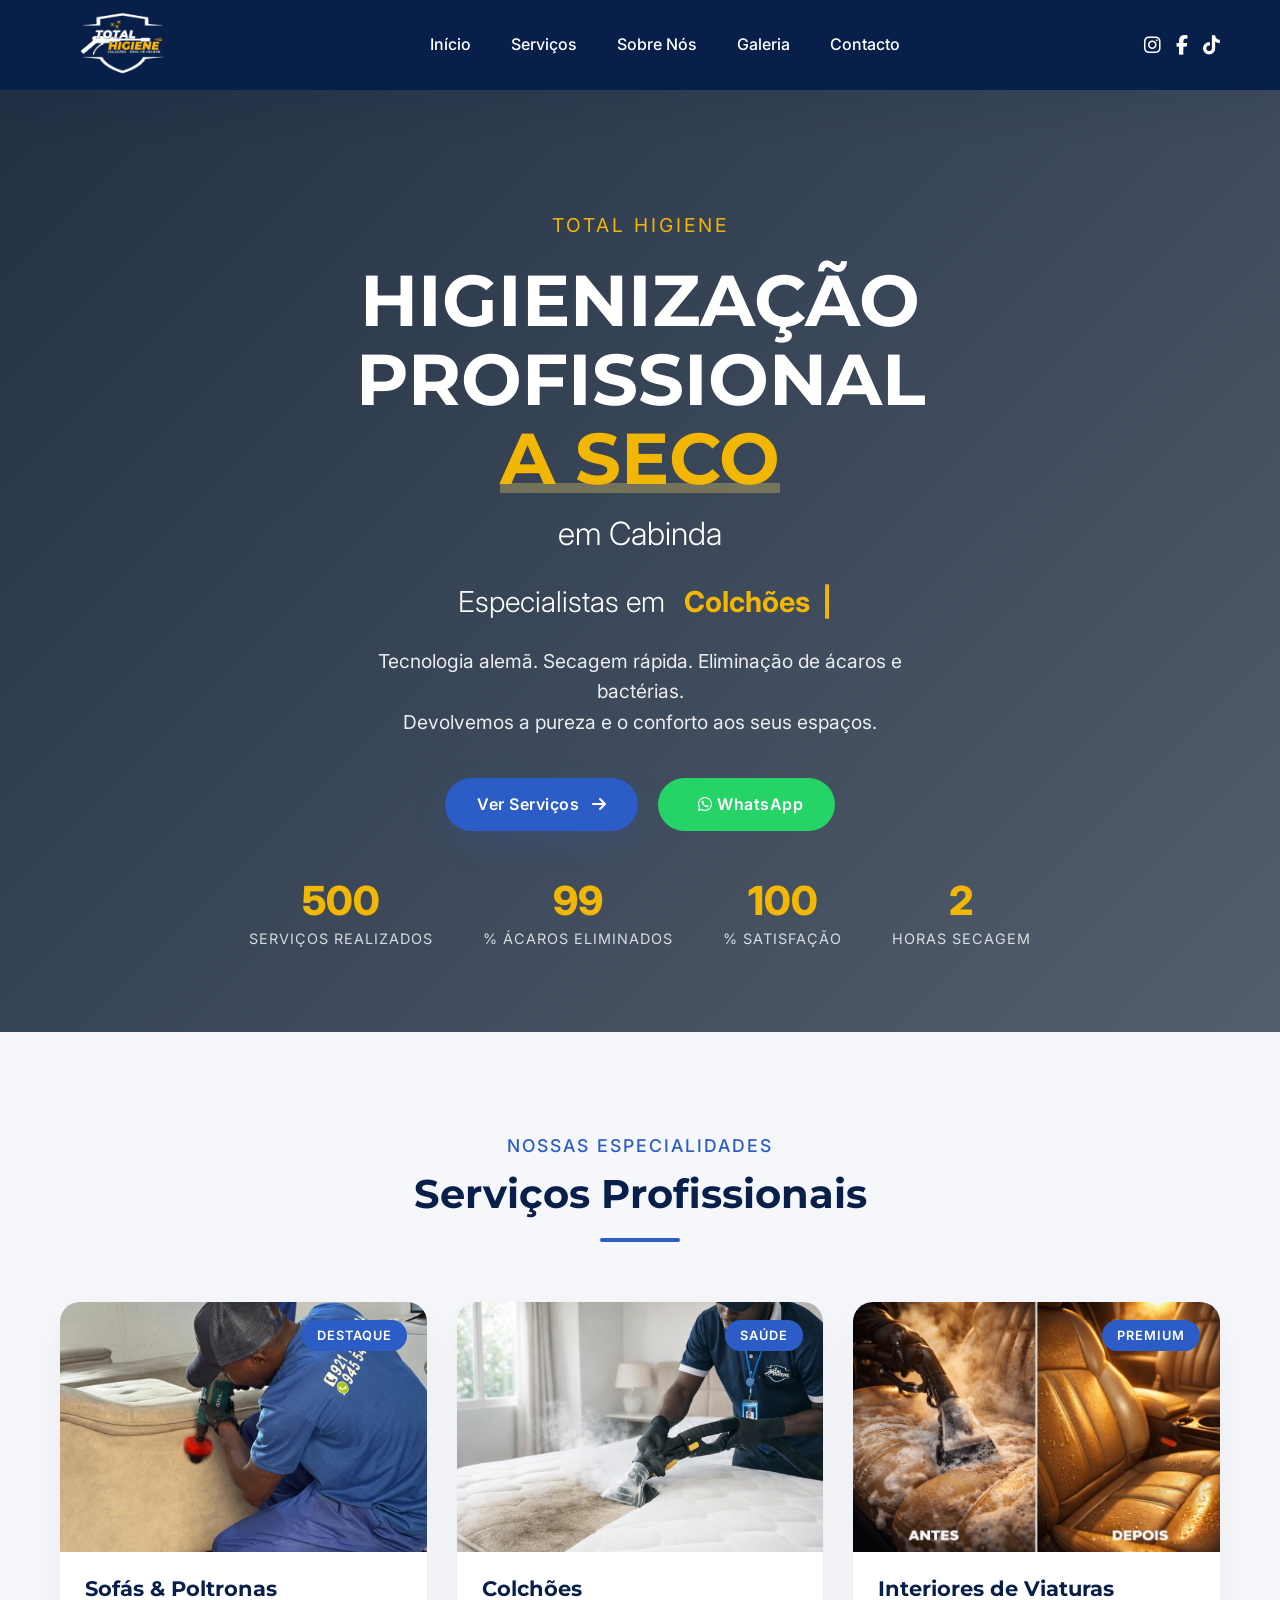
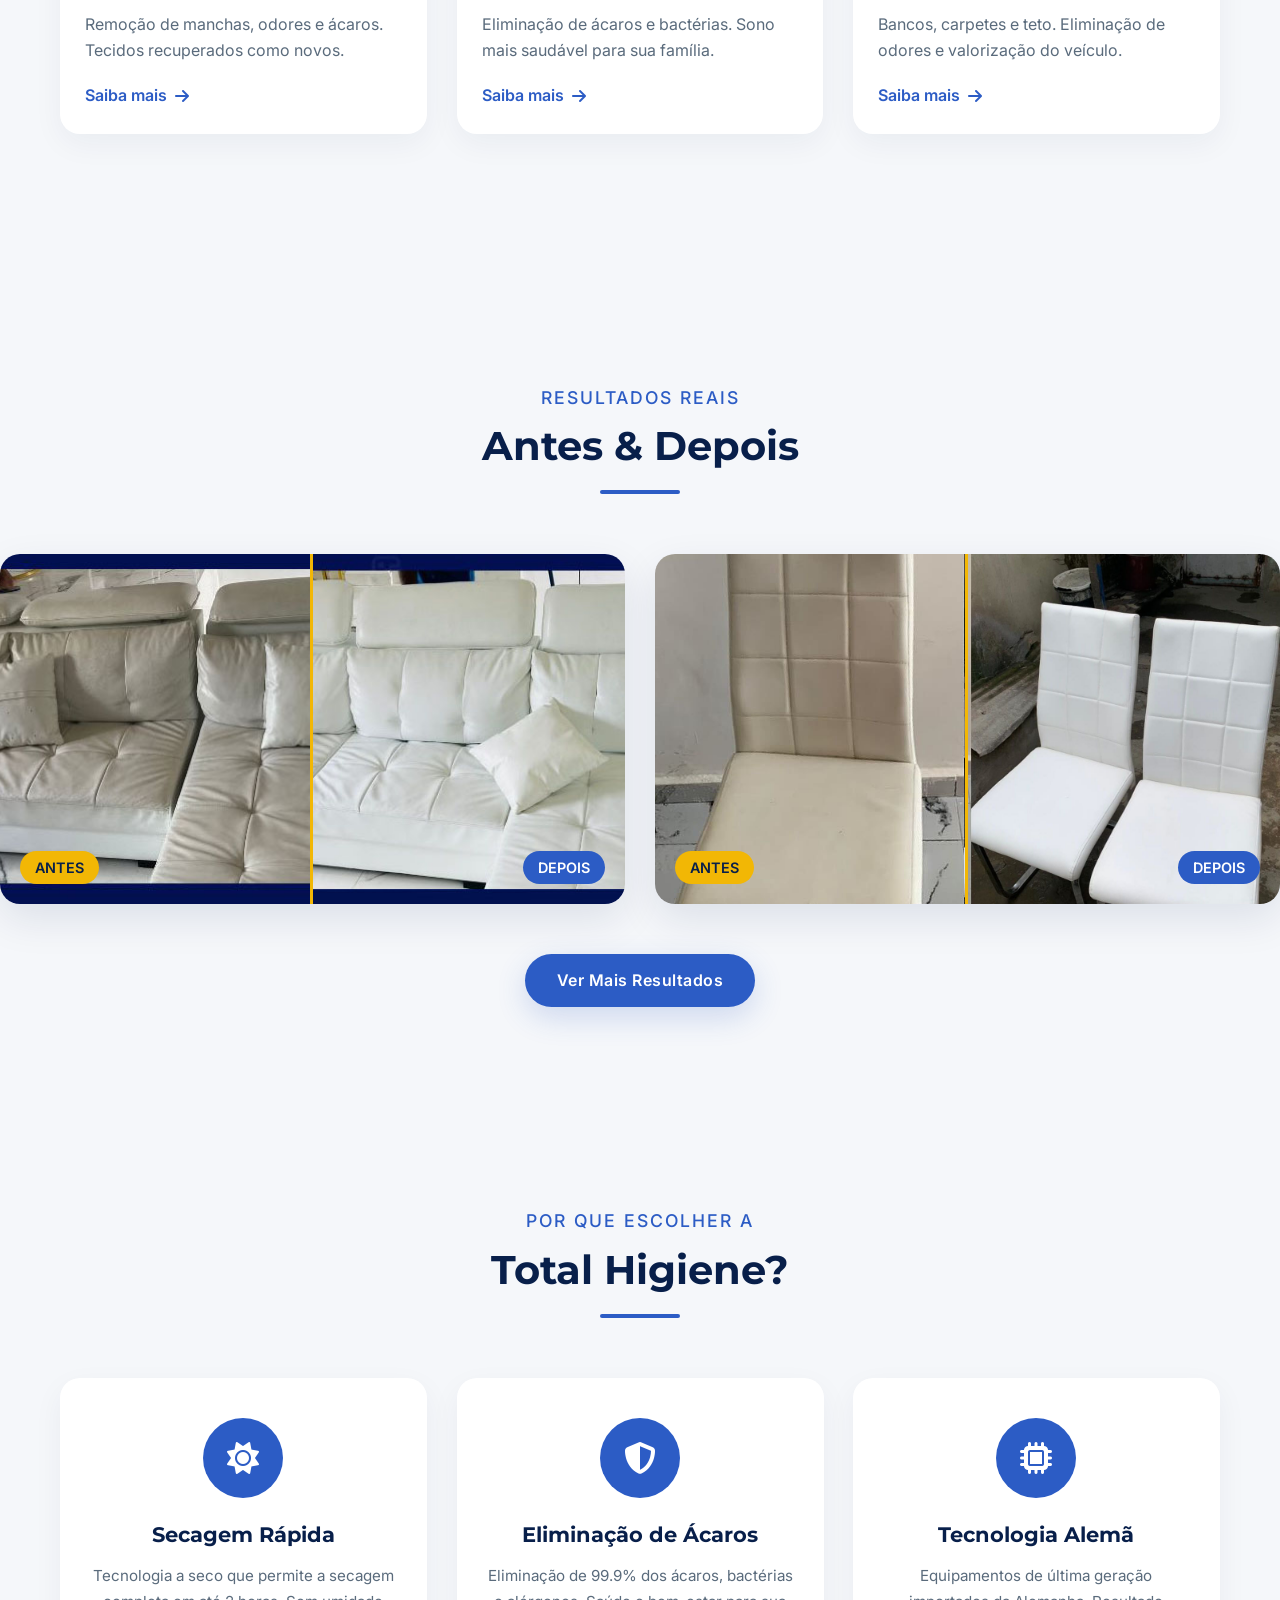
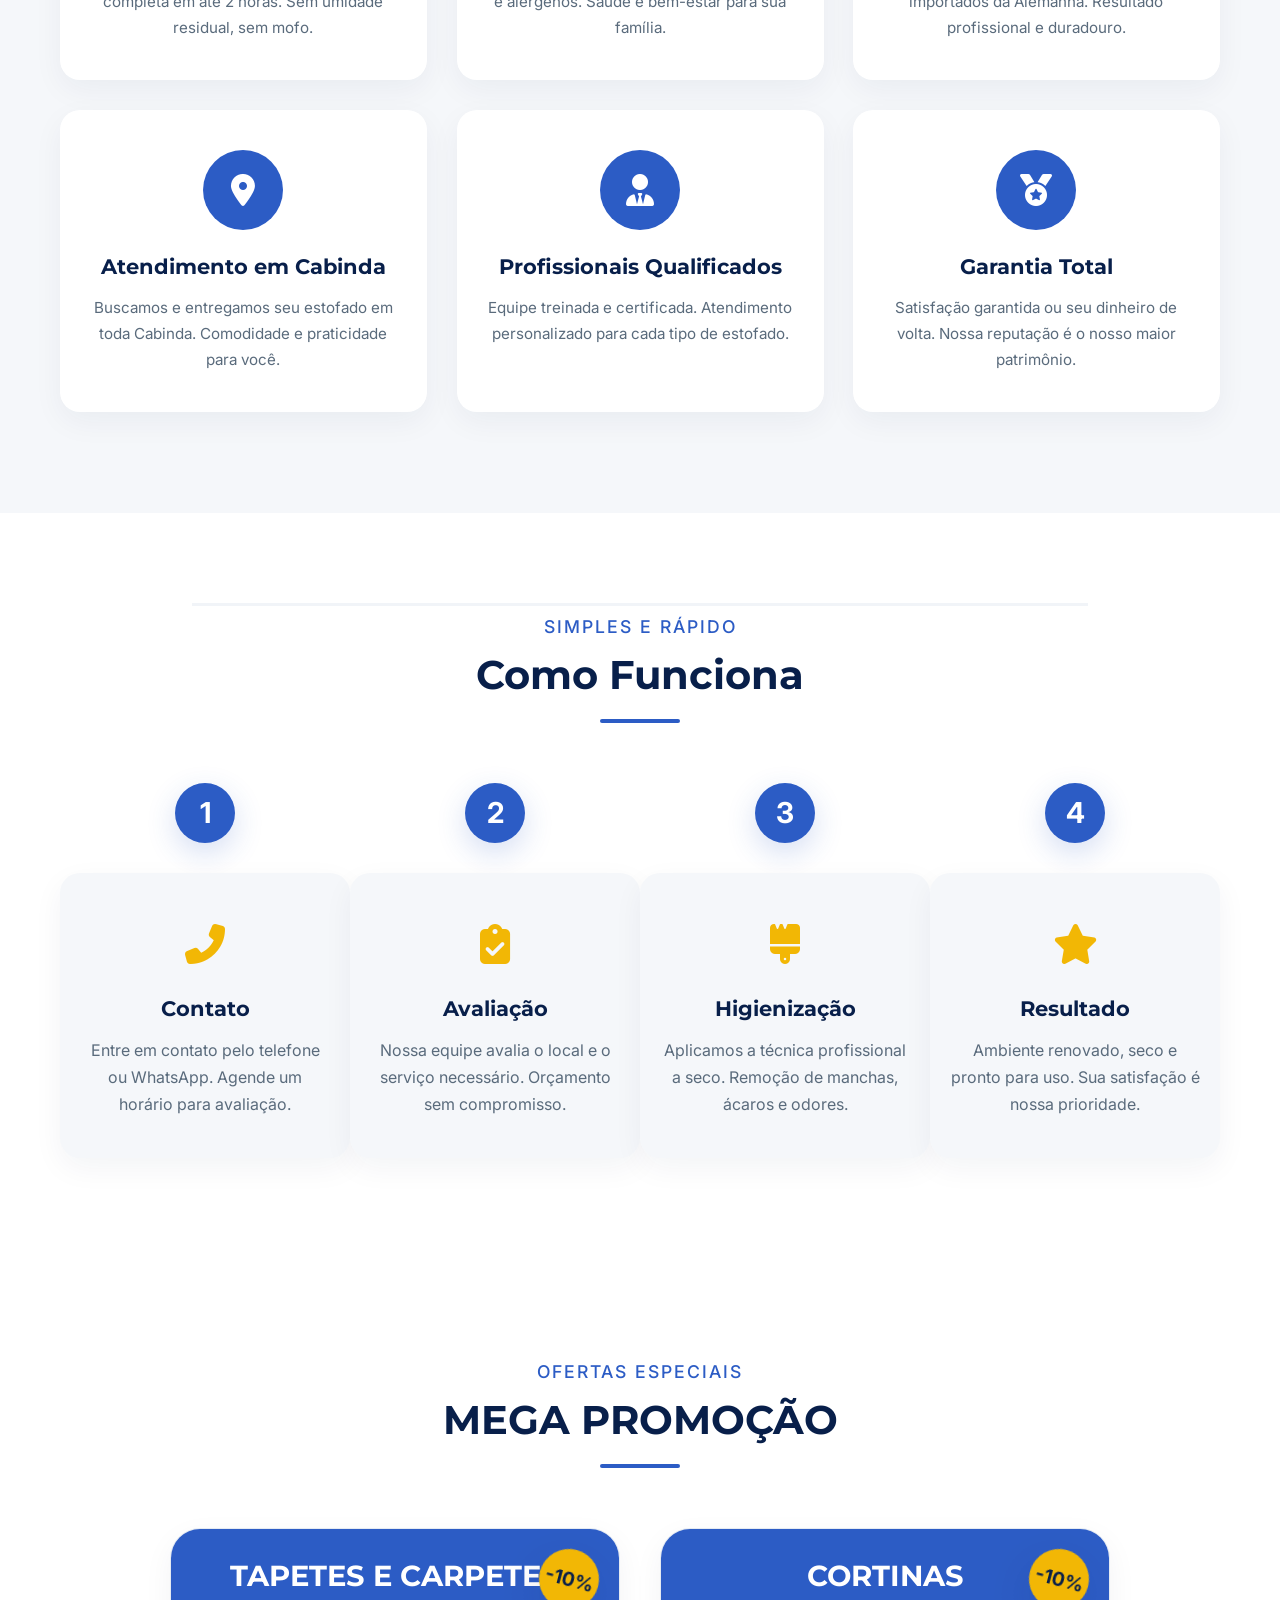
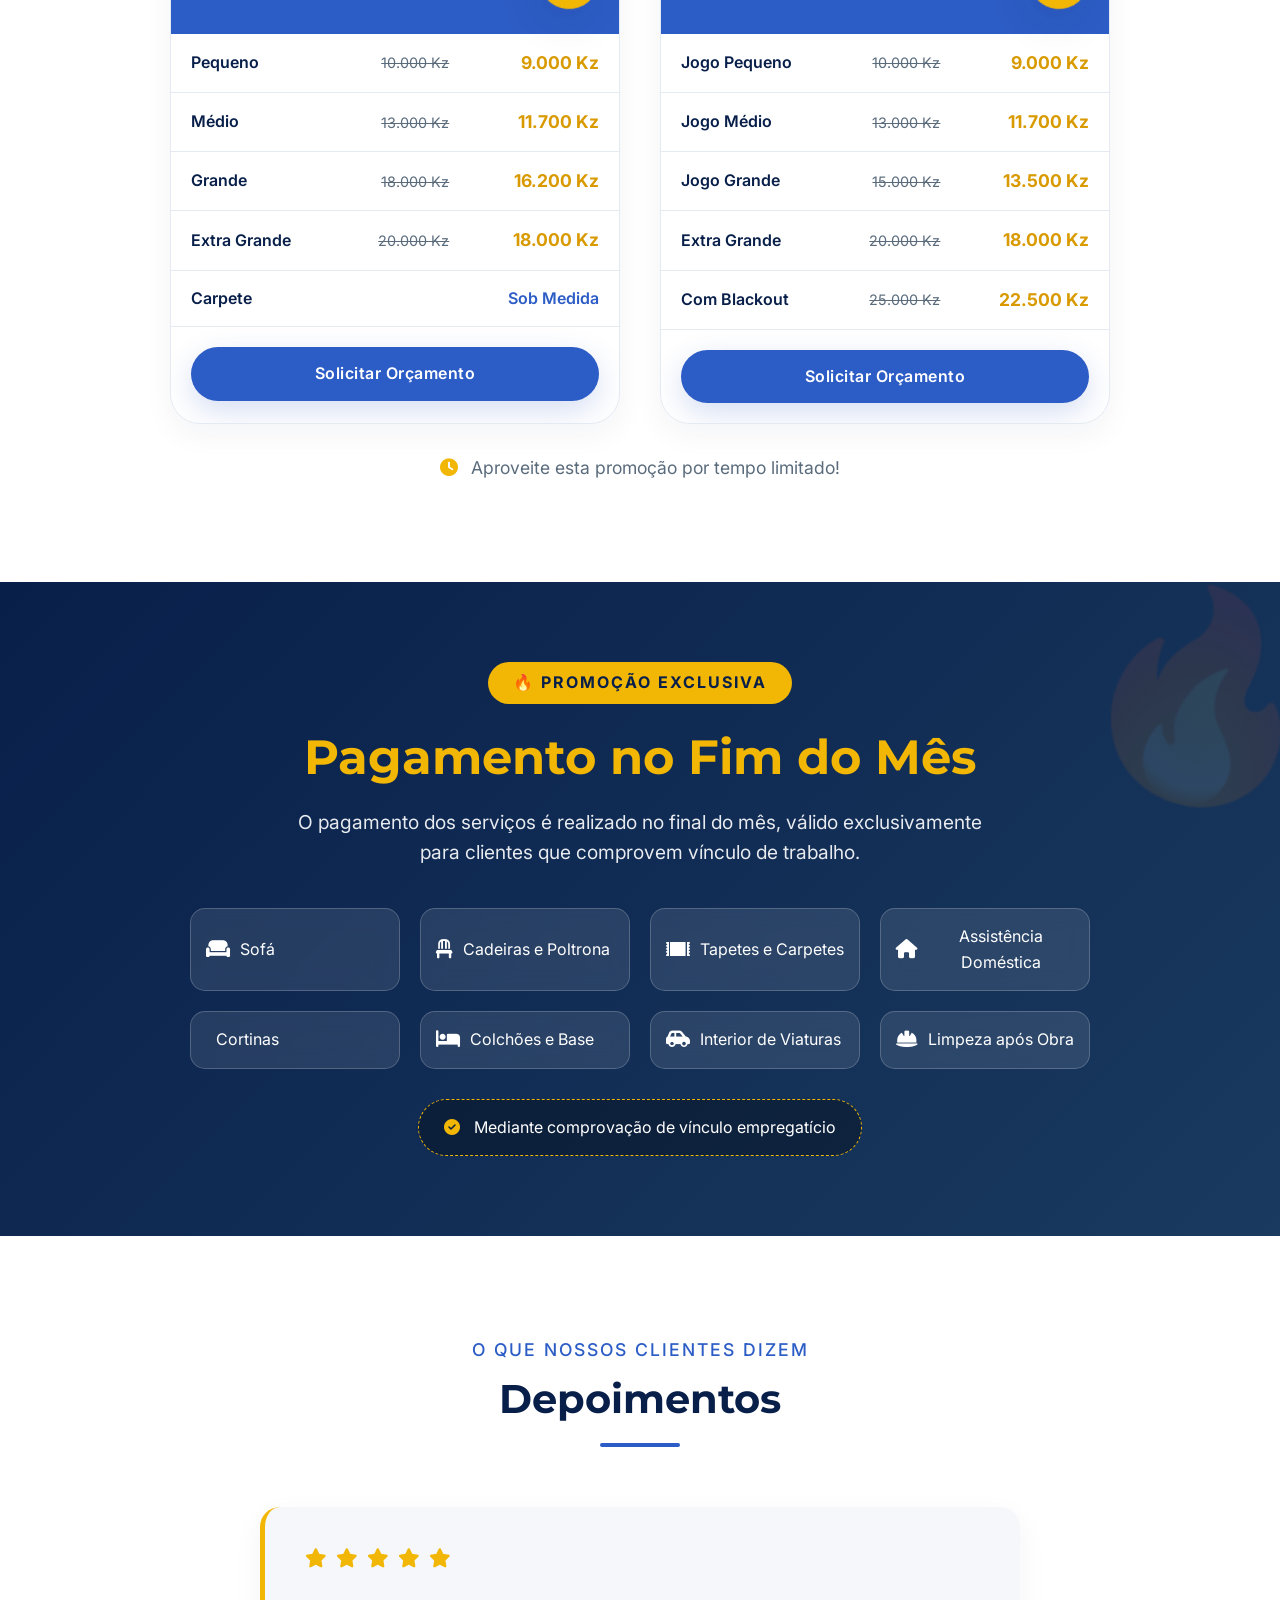
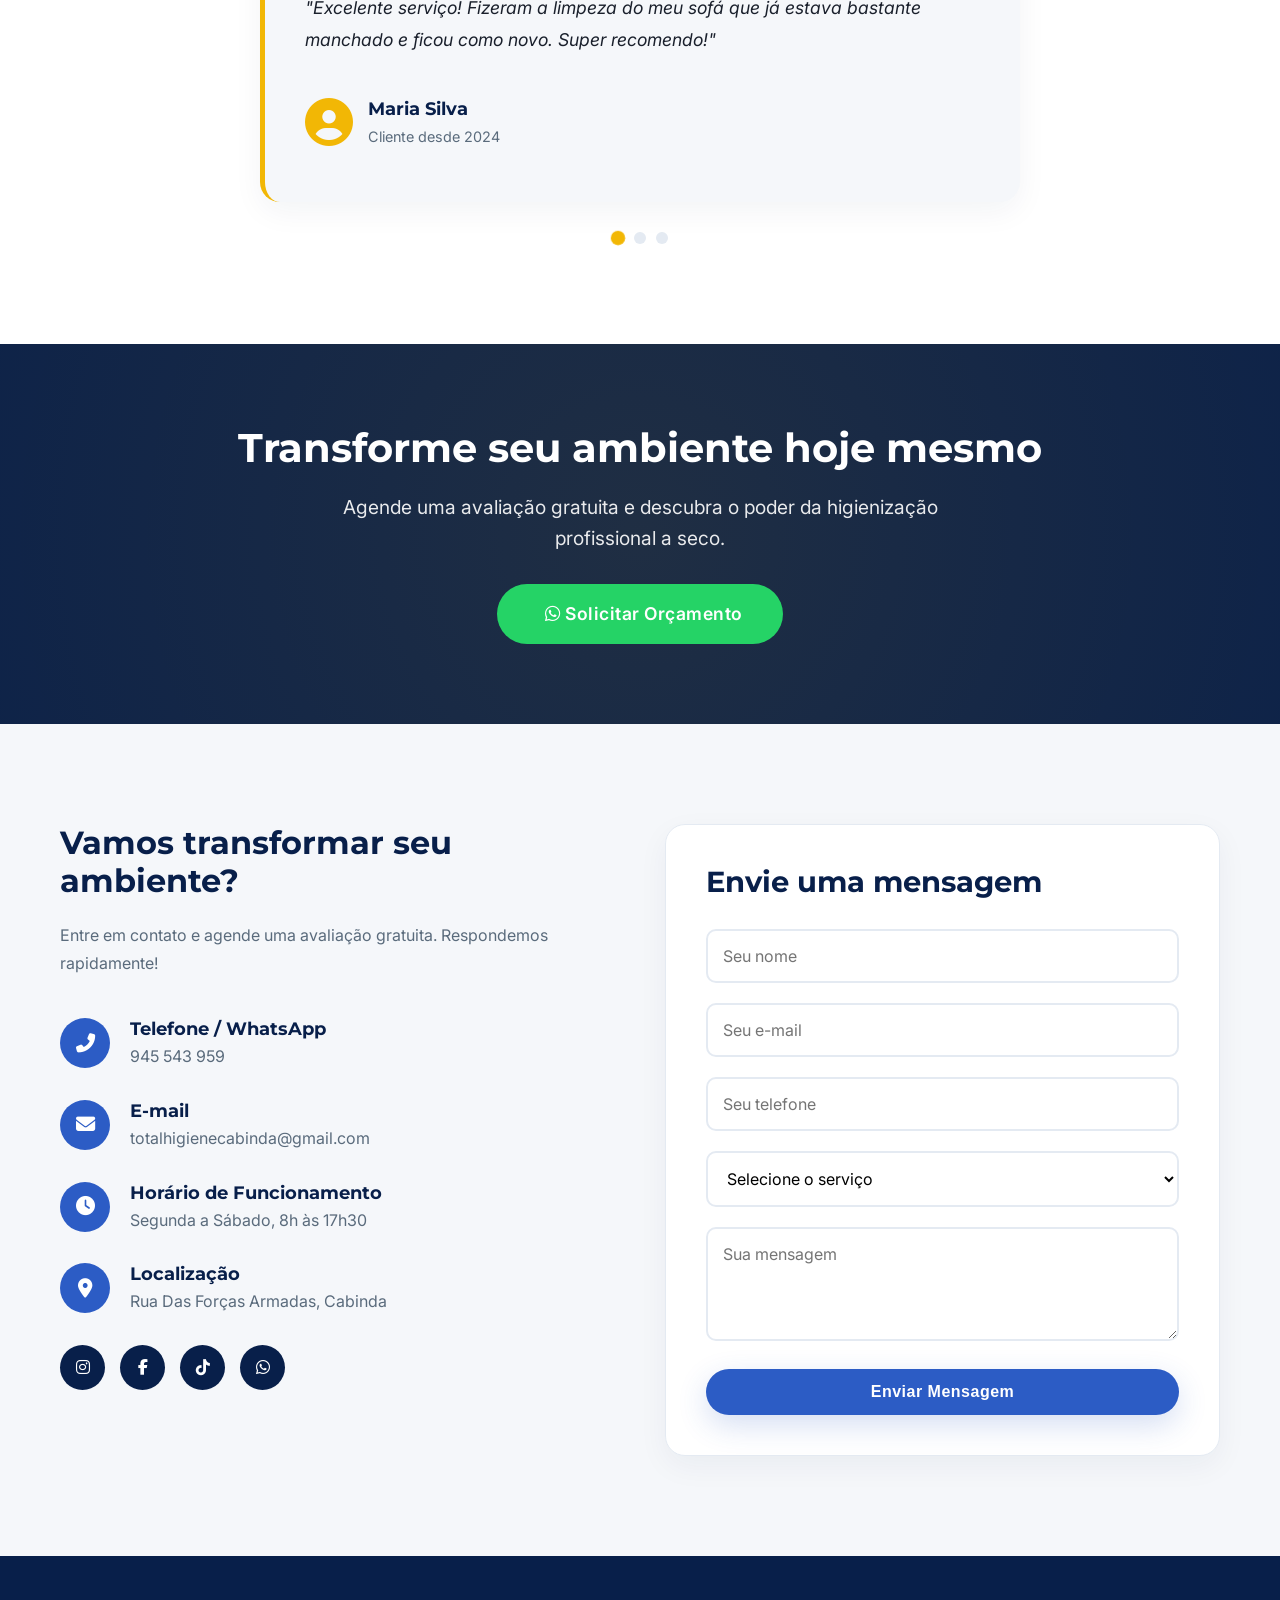
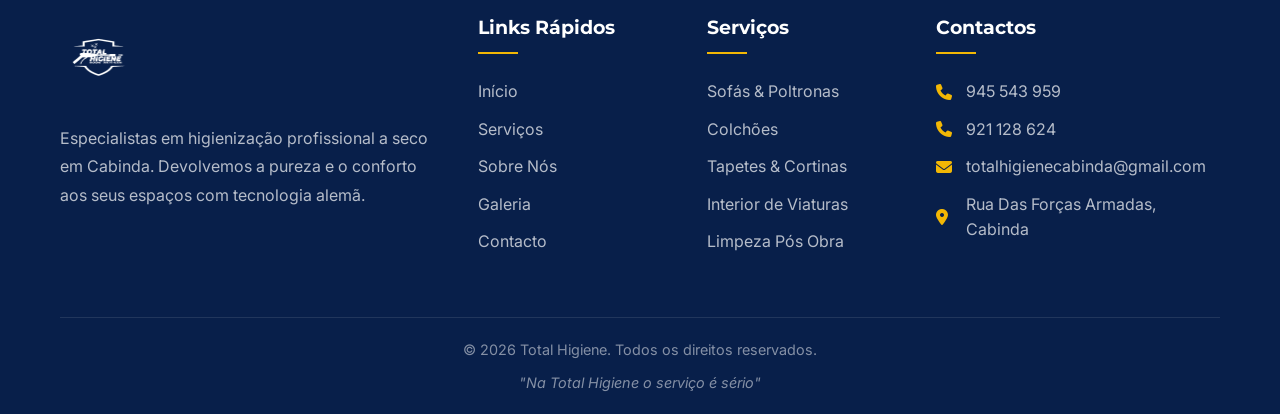
==== commit 3c9d7c3a: "skdfj" ====
--- a/index.html
+++ b/index.html
@@ -141,6 +141,105 @@
             </div>
         </section>
 
+        <!-- SERVIÇOS PRINCIPAIS -->
+        <section id="servicos" class="servicos-preview">
+            <div class="container">
+                <div class="section-header" data-aos="fade-up">
+                    <span class="section-subtitle">Nossas Especialidades</span>
+                    <h2 class="section-title">Serviços Profissionais</h2>
+                    <div class="section-divider"></div>
+                </div>
+                
+                <div class="servicos-preview__grid">
+                    <!-- Sofás -->
+                    <div class="servico-card" data-aos="zoom-in" data-aos-delay="100">
+                        <div class="servico-card__image">
+                            <img src="images/limpando_agachado.jpeg" alt="Higienização de Sofás" class="servico-card__img">
+                            <div class="servico-card__overlay">
+                                <span class="servico-card__tag">Destaque</span>
+                            </div>
+                        </div>
+                        <div class="servico-card__content">
+                            <h3 class="servico-card__title">Sofás & Poltronas</h3>
+                            <p class="servico-card__description">Remoção de manchas, odores e ácaros. Tecidos recuperados como novos.</p>
+                            <a href="#" class="servico-card__link">Saiba mais <i class="fas fa-arrow-right"></i></a>
+                        </div>
+                    </div>
+                    
+                    <!-- Colchões -->
+                    <div class="servico-card" data-aos="zoom-in" data-aos-delay="200">
+                        <div class="servico-card__image">
+                            <img src="images/limpando_cama.png" alt="Higienização de Colchões" class="servico-card__img">
+                            <div class="servico-card__overlay">
+                                <span class="servico-card__tag">Saúde</span>
+                            </div>
+                        </div>
+                        <div class="servico-card__content">
+                            <h3 class="servico-card__title">Colchões</h3>
+                            <p class="servico-card__description">Eliminação de ácaros e bactérias. Sono mais saudável para sua família.</p>
+                            <a href="#" class="servico-card__link">Saiba mais <i class="fas fa-arrow-right"></i></a>
+                        </div>
+                    </div>
+                    
+                    <!-- Viaturas -->
+                    <div class="servico-card" data-aos="zoom-in" data-aos-delay="300">
+                        <div class="servico-card__image">
+                            <img src="images/interior_viatura.png" alt="Higienização de Interiores de Viaturas" class="servico-card__img">
+                            <div class="servico-card__overlay">
+                                <span class="servico-card__tag">Premium</span>
+                            </div>
+                        </div>
+                        <div class="servico-card__content">
+                            <h3 class="servico-card__title">Interiores de Viaturas</h3>
+                            <p class="servico-card__description">Bancos, carpetes e teto. Eliminação de odores e valorização do veículo.</p>
+                            <a href="#" class="servico-card__link">Saiba mais <i class="fas fa-arrow-right"></i></a>
+                        </div>
+                    </div>
+                </div>
+            </div>
+        </section>
+
+        <!-- ANTES E DEPOIS -->
+        <section id="galeria" class="before-after-section">
+            <div class="container">
+                <div class="section-header" data-aos="fade-up">
+                    <span class="section-subtitle">Resultados Reais</span>
+                    <h2 class="section-title">Antes & Depois</h2>
+                    <div class="section-divider"></div>
+                </div>
+            </div>
+            
+            <div class="before-after__grid">
+                <div class="before-after__item" data-aos="fade-up">
+                    <div class="before-after__image before">
+                        <img src="images/antes_sofá.jpg" alt="Antes">
+                        <span class="before-after__label">ANTES</span>
+                    </div>
+                    <div class="before-after__image after">
+                        <img src="images/depois_sofá.jpg" alt="Depois">
+                        <span class="before-after__label">DEPOIS</span>
+                    </div>
+                </div>
+                
+                <div class="before-after__item" data-aos="fade-up" data-aos-delay="200">
+                    <div class="before-after__image before">
+                        <img src="images/antes_cadeira.jpg" alt="Antes">
+                        <span class="before-after__label">ANTES</span>
+                    </div>
+                    <div class="before-after__image after">
+                        <img src="images/depois_cadeira.jpg" alt="Depois">
+                        <span class="before-after__label">DEPOIS</span>
+                    </div>
+                </div>
+            </div>
+            
+            <div class="container">
+                <div class="before-after__cta" data-aos="fade-up">
+                    <a href="#" class="btn btn--primary">Ver Mais Resultados</a>
+                </div>
+            </div>
+        </section>
+
         <!-- DIFERENCIAIS -->
         <section class="diferenciais">
             <div class="container">
@@ -201,6 +300,8 @@
                 </div>
             </div>
         </section>
+
+        
 
         <!-- COMO FUNCIONA -->
         <section class="como-funciona">
@@ -258,6 +359,98 @@
                 </div>
                 
                 <div class="como-funciona__connector"></div>
+            </div>
+        </section>
+
+        <!-- TABELAS DE PREÇOS (TAPETES E CORTINAS) -->
+        <section class="pricing-section">
+            <div class="container">
+                <div class="section-header" data-aos="fade-up">
+                    <span class="section-subtitle">Ofertas Especiais</span>
+                    <h2 class="section-title">MEGA PROMOÇÃO</h2>
+                    <div class="section-divider"></div>
+                </div>
+                
+                <div class="pricing-tables">
+                    <!-- Tapetes -->
+                    <div class="pricing-card" data-aos="fade-right">
+                        <div class="pricing-card__header">
+                            <h3 class="pricing-card__title">TAPETES E CARPETES</h3>
+                            <div class="pricing-card__badge">-10%</div>
+                        </div>
+                        <table class="pricing-table">
+                            <tr>
+                                <td class="pricing-table__service">Pequeno</td>
+                                <td class="pricing-table__old-price">10.000 Kz</td>
+                                <td class="pricing-table__new-price">9.000 Kz</td>
+                            </tr>
+                            <tr>
+                                <td class="pricing-table__service">Médio</td>
+                                <td class="pricing-table__old-price">13.000 Kz</td>
+                                <td class="pricing-table__new-price">11.700 Kz</td>
+                            </tr>
+                            <tr>
+                                <td class="pricing-table__service">Grande</td>
+                                <td class="pricing-table__old-price">18.000 Kz</td>
+                                <td class="pricing-table__new-price">16.200 Kz</td>
+                            </tr>
+                            <tr>
+                                <td class="pricing-table__service">Extra Grande</td>
+                                <td class="pricing-table__old-price">20.000 Kz</td>
+                                <td class="pricing-table__new-price">18.000 Kz</td>
+                            </tr>
+                            <tr>
+                                <td class="pricing-table__service">Carpete</td>
+                                <td colspan="2" class="pricing-table__special">Sob Medida</td>
+                            </tr>
+                        </table>
+                        <div class="pricing-card__footer">
+                            <a href="https://wa.me/244945543959" class="btn btn--primary btn--full">Solicitar Orçamento</a>
+                        </div>
+                    </div>
+                    
+                    <!-- Cortinas -->
+                    <div class="pricing-card" data-aos="fade-left">
+                        <div class="pricing-card__header">
+                            <h3 class="pricing-card__title">CORTINAS</h3>
+                            <div class="pricing-card__badge">-10%</div>
+                        </div>
+                        <table class="pricing-table">
+                            <tr>
+                                <td class="pricing-table__service">Jogo Pequeno</td>
+                                <td class="pricing-table__old-price">10.000 Kz</td>
+                                <td class="pricing-table__new-price">9.000 Kz</td>
+                            </tr>
+                            <tr>
+                                <td class="pricing-table__service">Jogo Médio</td>
+                                <td class="pricing-table__old-price">13.000 Kz</td>
+                                <td class="pricing-table__new-price">11.700 Kz</td>
+                            </tr>
+                            <tr>
+                                <td class="pricing-table__service">Jogo Grande</td>
+                                <td class="pricing-table__old-price">15.000 Kz</td>
+                                <td class="pricing-table__new-price">13.500 Kz</td>
+                            </tr>
+                            <tr>
+                                <td class="pricing-table__service">Extra Grande</td>
+                                <td class="pricing-table__old-price">20.000 Kz</td>
+                                <td class="pricing-table__new-price">18.000 Kz</td>
+                            </tr>
+                            <tr>
+                                <td class="pricing-table__service">Com Blackout</td>
+                                <td class="pricing-table__old-price">25.000 Kz</td>
+                                <td class="pricing-table__new-price">22.500 Kz</td>
+                            </tr>
+                        </table>
+                        <div class="pricing-card__footer">
+                            <a href="https://wa.me/244945543959" class="btn btn--primary btn--full">Solicitar Orçamento</a>
+                        </div>
+                    </div>
+                </div>
+                
+                <p class="pricing-section__note" data-aos="fade-up">
+                    <i class="fas fa-clock"></i> Aproveite esta promoção por tempo limitado!
+                </p>
             </div>
         </section>
 
@@ -288,196 +481,6 @@
             </div>
         </section>
 
-        <!-- SERVIÇOS PRINCIPAIS -->
-        <section id="servicos" class="servicos-preview">
-            <div class="container">
-                <div class="section-header" data-aos="fade-up">
-                    <span class="section-subtitle">Nossas Especialidades</span>
-                    <h2 class="section-title">Serviços Profissionais</h2>
-                    <div class="section-divider"></div>
-                </div>
-                
-                <div class="servicos-preview__grid">
-                    <!-- Sofás -->
-                    <div class="servico-card" data-aos="zoom-in" data-aos-delay="100">
-                        <div class="servico-card__image">
-                            <img src="images/limpando_agachado.jpeg" alt="Higienização de Sofás" class="servico-card__img">
-                            <div class="servico-card__overlay">
-                                <span class="servico-card__tag">Destaque</span>
-                            </div>
-                        </div>
-                        <div class="servico-card__content">
-                            <h3 class="servico-card__title">Sofás & Poltronas</h3>
-                            <p class="servico-card__description">Remoção de manchas, odores e ácaros. Tecidos recuperados como novos.</p>
-                            <a href="#" class="servico-card__link">Saiba mais <i class="fas fa-arrow-right"></i></a>
-                        </div>
-                    </div>
-                    
-                    <!-- Colchões -->
-                    <div class="servico-card" data-aos="zoom-in" data-aos-delay="200">
-                        <div class="servico-card__image">
-                            <img src="images/limpando_cama.png" alt="Higienização de Colchões" class="servico-card__img">
-                            <div class="servico-card__overlay">
-                                <span class="servico-card__tag">Saúde</span>
-                            </div>
-                        </div>
-                        <div class="servico-card__content">
-                            <h3 class="servico-card__title">Colchões</h3>
-                            <p class="servico-card__description">Eliminação de ácaros e bactérias. Sono mais saudável para sua família.</p>
-                            <a href="#" class="servico-card__link">Saiba mais <i class="fas fa-arrow-right"></i></a>
-                        </div>
-                    </div>
-                    
-                    <!-- Viaturas -->
-                    <div class="servico-card" data-aos="zoom-in" data-aos-delay="300">
-                        <div class="servico-card__image">
-                            <img src="images/interior_viatura.png" alt="Higienização de Interiores de Viaturas" class="servico-card__img">
-                            <div class="servico-card__overlay">
-                                <span class="servico-card__tag">Premium</span>
-                            </div>
-                        </div>
-                        <div class="servico-card__content">
-                            <h3 class="servico-card__title">Interiores de Viaturas</h3>
-                            <p class="servico-card__description">Bancos, carpetes e teto. Eliminação de odores e valorização do veículo.</p>
-                            <a href="#" class="servico-card__link">Saiba mais <i class="fas fa-arrow-right"></i></a>
-                        </div>
-                    </div>
-                </div>
-            </div>
-        </section>
-
-        <!-- TABELAS DE PREÇOS (TAPETES E CORTINAS) -->
-        <section class="pricing-section">
-            <div class="container">
-                <div class="section-header" data-aos="fade-up">
-                    <span class="section-subtitle">Ofertas Especiais</span>
-                    <h2 class="section-title">MEGA PROMOÇÃO</h2>
-                    <div class="section-divider"></div>
-                </div>
-                
-                <div class="pricing-tables">
-                    <!-- Tapetes -->
-                    <div class="pricing-card" data-aos="fade-right">
-                        <div class="pricing-card__header">
-                            <h3 class="pricing-card__title">TAPETES E CARPETES</h3>
-                            <div class="pricing-card__badge">-10%</div>
-                        </div>
-                        <table class="pricing-table">
-                            <tr>
-                                <td class="pricing-table__service">Pequeno</td>
-                                <td class="pricing-table__old-price">10.000 Kz</td>
-                                <td class="pricing-table__new-price">9.000 Kz</td>
-                            </tr>
-                            <tr>
-                                <td class="pricing-table__service">Médio</td>
-                                <td class="pricing-table__old-price">13.000 Kz</td>
-                                <td class="pricing-table__new-price">11.700 Kz</td>
-                            </tr>
-                            <tr>
-                                <td class="pricing-table__service">Grande</td>
-                                <td class="pricing-table__old-price">18.000 Kz</td>
-                                <td class="pricing-table__new-price">16.200 Kz</td>
-                            </tr>
-                            <tr>
-                                <td class="pricing-table__service">Extra Grande</td>
-                                <td class="pricing-table__old-price">20.000 Kz</td>
-                                <td class="pricing-table__new-price">18.000 Kz</td>
-                            </tr>
-                            <tr>
-                                <td class="pricing-table__service">Carpete</td>
-                                <td colspan="2" class="pricing-table__special">Sob Medida</td>
-                            </tr>
-                        </table>
-                        <div class="pricing-card__footer">
-                            <a href="https://wa.me/244945543959" class="btn btn--primary btn--full">Solicitar Orçamento</a>
-                        </div>
-                    </div>
-                    
-                    <!-- Cortinas -->
-                    <div class="pricing-card" data-aos="fade-left">
-                        <div class="pricing-card__header">
-                            <h3 class="pricing-card__title">CORTINAS</h3>
-                            <div class="pricing-card__badge">-10%</div>
-                        </div>
-                        <table class="pricing-table">
-                            <tr>
-                                <td class="pricing-table__service">Jogo Pequeno</td>
-                                <td class="pricing-table__old-price">10.000 Kz</td>
-                                <td class="pricing-table__new-price">9.000 Kz</td>
-                            </tr>
-                            <tr>
-                                <td class="pricing-table__service">Jogo Médio</td>
-                                <td class="pricing-table__old-price">13.000 Kz</td>
-                                <td class="pricing-table__new-price">11.700 Kz</td>
-                            </tr>
-                            <tr>
-                                <td class="pricing-table__service">Jogo Grande</td>
-                                <td class="pricing-table__old-price">15.000 Kz</td>
-                                <td class="pricing-table__new-price">13.500 Kz</td>
-                            </tr>
-                            <tr>
-                                <td class="pricing-table__service">Extra Grande</td>
-                                <td class="pricing-table__old-price">20.000 Kz</td>
-                                <td class="pricing-table__new-price">18.000 Kz</td>
-                            </tr>
-                            <tr>
-                                <td class="pricing-table__service">Com Blackout</td>
-                                <td class="pricing-table__old-price">25.000 Kz</td>
-                                <td class="pricing-table__new-price">22.500 Kz</td>
-                            </tr>
-                        </table>
-                        <div class="pricing-card__footer">
-                            <a href="https://wa.me/244945543959" class="btn btn--primary btn--full">Solicitar Orçamento</a>
-                        </div>
-                    </div>
-                </div>
-                
-                <p class="pricing-section__note" data-aos="fade-up">
-                    <i class="fas fa-clock"></i> Aproveite esta promoção por tempo limitado!
-                </p>
-            </div>
-        </section>
-
-        <!-- ANTES E DEPOIS -->
-        <section id="galeria" class="before-after-section">
-            <div class="container">
-                <div class="section-header" data-aos="fade-up">
-                    <span class="section-subtitle">Resultados Reais</span>
-                    <h2 class="section-title">Antes & Depois</h2>
-                    <div class="section-divider"></div>
-                </div>
-            </div>
-            
-            <div class="before-after__grid">
-                <div class="before-after__item" data-aos="fade-up">
-                    <div class="before-after__image before">
-                        <img src="images/antes_sofá.jpg" alt="Antes">
-                        <span class="before-after__label">ANTES</span>
-                    </div>
-                    <div class="before-after__image after">
-                        <img src="images/depois_sofá.jpg" alt="Depois">
-                        <span class="before-after__label">DEPOIS</span>
-                    </div>
-                </div>
-                
-                <div class="before-after__item" data-aos="fade-up" data-aos-delay="200">
-                    <div class="before-after__image before">
-                        <img src="images/antes_cadeira.jpg" alt="Antes">
-                        <span class="before-after__label">ANTES</span>
-                    </div>
-                    <div class="before-after__image after">
-                        <img src="images/depois_cadeira.jpg" alt="Depois">
-                        <span class="before-after__label">DEPOIS</span>
-                    </div>
-                </div>
-            </div>
-            
-            <div class="container">
-                <div class="before-after__cta" data-aos="fade-up">
-                    <a href="#" class="btn btn--primary">Ver Mais Resultados</a>
-                </div>
-            </div>
-        </section>
 
         <!-- DEPOIMENTOS -->
         <section class="depoimentos">
--- a/css/style.css
+++ b/css/style.css
@@ -16,7 +16,7 @@
     line-height: 1.6;
     overflow-x: hidden;
     background-color: var(--branco);
-    padding-top: calc(var(--header-height) + 5px);
+    padding-top: calc(var(--header-height));
 }
 
 .container {
@@ -319,11 +319,11 @@
 /* ===== HERO SECTION ===== */
 .hero {
     position: relative;
-    height: 100vh;
-    min-height: 700px;
+    min-height: 100vh;  /* MUDA de height para min-height */
     display: flex;
     align-items: center;
     overflow: hidden;
+    padding: 120px 0 80px;  /* ADICIONA padding superior e inferior */
 }
 
 .hero__video-container {
